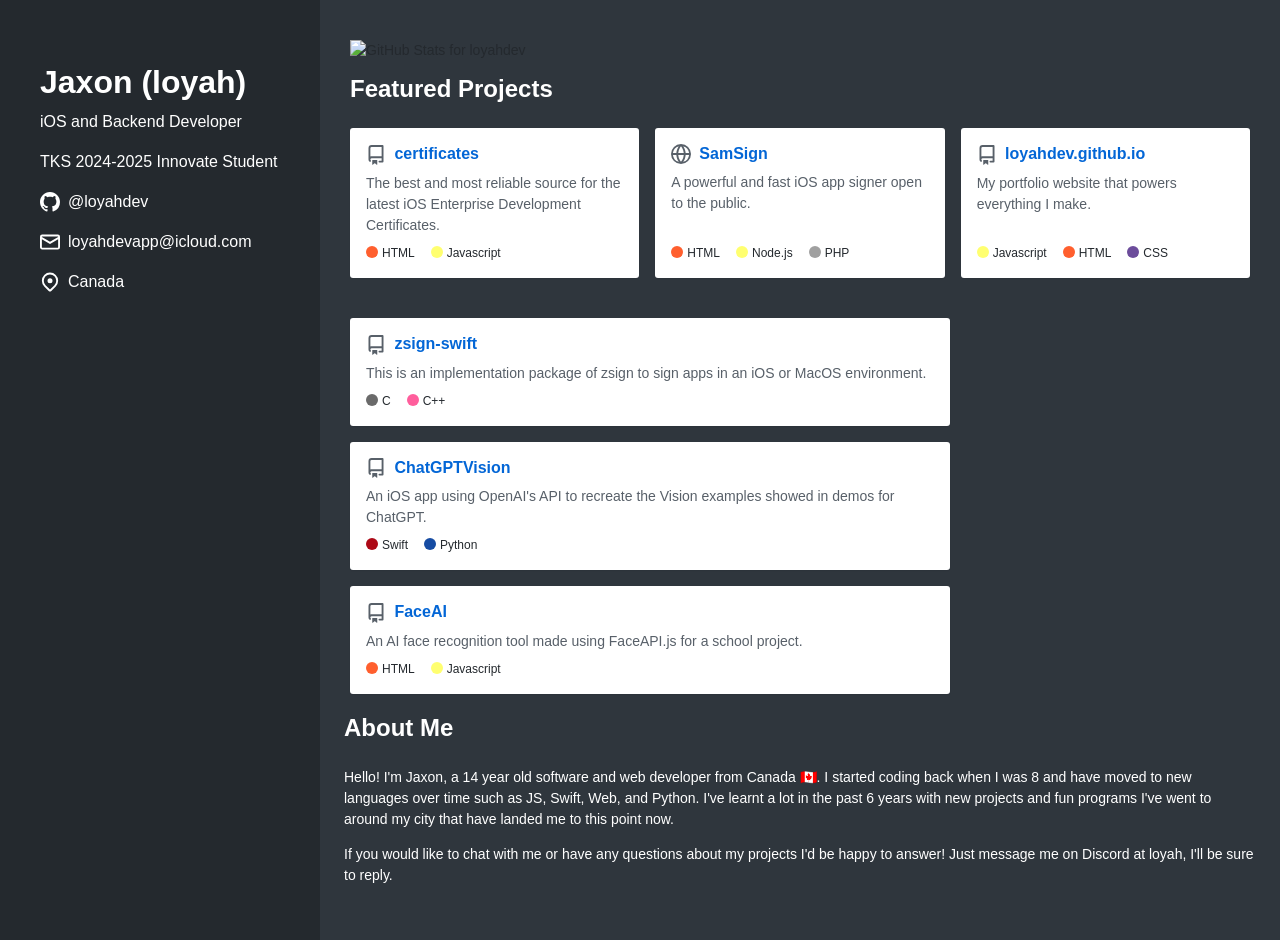
==== index.html @ 4dd96f3c "Update index.html" ====
<!DOCTYPE html> <html class=min-height-full data-lt-installed=true>
<meta charset=utf-8>
<title>Jaxon's Portfolio</title>
<meta name=description content="iOS, Software, and Backend Developer">
<meta property=og:title content="Jaxon">
<meta property=og:image content="https://avatars.githubusercontent.com/u/68242406?s=96&v=4">
<meta property=og:description content="iOS and Game Developer">
<meta name=viewport content="width=device-width, initial-scale=1, shrink-to-fit=no">
<style>html{font-family:sans-serif;-ms-text-size-adjust:100%;-webkit-text-size-adjust:100%}body{margin:0}a{background-color:transparent}a:active,a:hover{outline-width:0}h1{margin:0.67em 0}img{border-style:none}svg:not(:root){overflow:hidden}::-webkit-input-placeholder{color:inherit;opacity:0.54}::-webkit-file-upload-button{-webkit-appearance:button;font:inherit}*{box-sizing:border-box}body{font-family:-apple-system,BlinkMacSystemFont,"Segoe UI",Helvetica,Arial,sans-serif,"Apple Color Emoji","Segoe UI Emoji","Segoe UI Symbol";font-size:14px;line-height:1.5;color:#24292e}a{color:#0366d6;text-decoration:none}a:hover{text-decoration:underline}h1,h2{margin-top:0;margin-bottom:0}h1{font-size:32px;font-weight:600}h2{font-size:24px;font-weight:600}p{margin-top:0}::placeholder{color:#6a737d}.col-6{width:50%}@media (min-width:544px){.col-sm-6{width:50%}}@media (min-width:768px){.col-md-5{width:41.66667%}.col-md-7{width:58.33333%}.col-md-12{width:100%}}@media (min-width:1012px){.col-lg-4{width:33.33333%}.col-lg-6{width:50%}.col-lg-8{width:66.66667%}}@media (min-width:1280px){.col-xl-3{width:25%}.col-xl-4{width:33.33333%}.col-xl-9{width:75%}}.gutter-condensed{margin-right:-8px;margin-left:-8px}.gutter-condensed>[class*="col-"]{padding-right:8px!important;padding-left:8px!important}.tooltipped{position:relative}.tooltipped::after{position:absolute;z-index:1000000;display:none;padding:.5em .75em;font:normal normal 11px/1.5 -apple-system,BlinkMacSystemFont,"Segoe UI",Helvetica,Arial,sans-serif,"Apple Color Emoji","Segoe UI Emoji","Segoe UI Symbol";-webkit-font-smoothing:subpixel-antialiased;color:#fff;text-align:center;text-decoration:none;text-shadow:none;text-transform:none;letter-spacing:normal;word-wrap:break-word;white-space:pre;pointer-events:none;content:attr(aria-label);background:#1b1f23;border-radius:3px;opacity:0}.tooltipped::before{position:absolute;z-index:1000001;display:none;width:0;height:0;color:#1b1f23;pointer-events:none;content:"";border:6px solid transparent;opacity:0}@keyframes tooltip-appear{from{opacity:0}to{opacity:1}}.tooltipped:hover::before,.tooltipped:hover::after,.tooltipped:active::before,.tooltipped:active::after,.tooltipped:focus::before,.tooltipped:focus::after{display:inline-block;text-decoration:none;animation-name:tooltip-appear;animation-duration:.1s;animation-fill-mode:forwards;animation-timing-function:ease-in;animation-delay:.4s}.tooltipped-s::after,.tooltipped-se::after,.tooltipped-sw::after{top:100%;right:50%;margin-top:6px}.tooltipped-s::before,.tooltipped-se::before,.tooltipped-sw::before{top:auto;right:50%;bottom:-7px;margin-right:-6px;border-bottom-color:#1b1f23}.tooltipped-se::after{right:auto;left:50%;margin-left:-16px}@keyframes fade-in{0%{opacity:0}100%{opacity:1}}@keyframes fade-out{0%{opacity:1}100%{opacity:0}}@keyframes fade-up{0%{opacity:0.8;transform:translateY(100%)}100%{opacity:1;transform:translateY(0)}}@keyframes fade-down{0%{opacity:1;transform:translateY(0)}100%{opacity:0.5;transform:translateY(100%)}}@keyframes grow-x{to{width:100%}}@keyframes shrink-x{to{width:0%}}@keyframes scale-in{0%{opacity:0;transform:scale(0.5)}100%{opacity:1;transform:scale(1)}}@keyframes pulse{0%{opacity:0.3}10%{opacity:1}100%{opacity:0.3}}@keyframes pulse-in{0%{transform:scale3d(1,1,1)}50%{transform:scale3d(1.1,1.1,1.1)}100%{transform:scale3d(1,1,1)}}.hover-grow{transition:transform 0.3s;-webkit-backface-visibility:hidden;backface-visibility:hidden}.hover-grow:hover{transform:scale(1.025)}.border{border:1px #e1e4e8 solid!important}.border-gray-light{border-color:#eaecef!important}.border-top{border-top:1px #e1e4e8 solid!important}.rounded-1{border-radius:3px!important}.rounded-2{border-radius:6px!important}@media (min-width:768px){.border-md-top-0{border-top:0!important}}.circle{border-radius:50%!important}.box-shadow{box-shadow:0 1px 1px rgba(27,31,35,0.1)!important}.bg-white{background-color:#fff!important}.bg-gray-dark{background-color:#24292e!important}.bg-gray-light{background-color:#fafbfc!important}.bg-green{background-color:#28a745!important}.text-gray{color:#586069!important}.text-white{color:#fff!important}.link-gray-dark{color:#24292e!important}.link-gray-dark:hover{color:#0366d6!important}.flex-column{flex-direction:column!important}.flex-wrap{flex-wrap:wrap!important}.flex-justify-center{justify-content:center!important}.flex-justify-between{justify-content:space-between!important}.flex-items-start{align-items:flex-start!important}.flex-items-center{align-items:center!important}.flex-self-stretch{-ms-grid-row-align:stretch!important;align-self:stretch!important}.position-relative{position:relative!important}.v-align-middle{vertical-align:middle!important}.height-full{height:100%!important}.mb-0{margin-bottom:0!important}.ml-0{margin-left:0!important}.mt-1{margin-top:4px!important}.mr-1{margin-right:4px!important}.mb-1{margin-bottom:4px!important}.mr-2{margin-right:8px!important}.mb-2{margin-bottom:8px!important}.mr-3{margin-right:16px!important}.mb-3{margin-bottom:16px!important}.mb-4{margin-bottom:24px!important}.mb-6{margin-bottom:40px!important}.mx-auto{margin-right:auto!important;margin-left:auto!important}.py-1{padding-top:4px!important;padding-bottom:4px!important}.px-2{padding-right:8px!important;padding-left:8px!important}.p-3{padding:16px!important}.px-4{padding-right:24px!important;padding-left:24px!important}.p-5{padding:32px!important}.py-6{padding-top:40px!important;padding-bottom:40px!important}@media (min-width:768px){.px-md-6{padding-right:40px!important;padding-left:40px!important}}.f3{font-size:18px!important}@media (min-width:768px){.f3{font-size:20px!important}}.f4{font-size:16px!important}@media (min-width:768px){.f4{font-size:16px!important}}.f5{font-size:14px!important}.f6{font-size:12px!important}.lh-condensed{line-height:1.25!important}.text-left{text-align:left!important}.text-center{text-align:center!important}.no-underline{text-decoration:none!important}.ws-normal{white-space:normal!important}.d-flex{display:flex!important}.d-inline-block{display:inline-block!important}@media (min-width:544px){.d-sm-flex{display:flex!important}}@media (min-width:768px){.d-md-flex{display:flex!important}}.github-component{font-family:-apple-system,BlinkMacSystemFont,Segoe UI,Helvetica,Arial,sans-serif,Apple Color Emoji,Segoe UI Emoji,Segoe UI Symbol!important}.repo-language-color{filter:brightness(125%)!important;border-radius:50%;display:inline-block;height:12px;position:relative;top:2px;width:12px}.min-height-full{min-height:100vh}</style>
<link type=image/x-icon rel="shortcut icon" href="[data-uri]"><style>.sf-hidden{display:none!important}</style><link rel=canonical href=https://shaikhjishan.com/></head>
<body class="bg-white min-height-full" style=background-color:#2f363d!important>
<div class="d-md-flex min-height-full">
<div class="flex-self-stretch bg-gray-dark col-md-5 col-lg-4 col-xl-3 px-4 px-md-6 px-lg-7 py-6">
<img src="https://avatars.githubusercontent.com/u/68242406?v=4" class="circle mb-3" style=max-width:150px; title>

<h1 class="text-white mb-2 lh-condensed">Jaxon (loyah)</h1>
<p class="mb-3 f4 text-white">
iOS and Backend Developer
</p>
<a href="https://tks.world" target="_blank">
  <p class="mb-3 f4 text-white">
    TKS 2024-2025 Innovate Student
  </p>
</a>
<div class="f4 mb-6">
<div class="d-flex flex-items-center mb-3">
<svg height=20 class="octicon octicon-mark-github mr-2 v-align-middle" fill=#ffffff aria-label=GitHub viewBox="0 0 16 16" version=1.1 width=20 role=img><path fill-rule=evenodd d="M8 0C3.58 0 0 3.58 0 8c0 3.54 2.29 6.53 5.47 7.59.4.07.55-.17.55-.38 0-.19-.01-.82-.01-1.49-2.01.37-2.53-.49-2.69-.94-.09-.23-.48-.94-.82-1.13-.28-.15-.68-.52-.01-.53.63-.01 1.08.58 1.23.82.72 1.21 1.87.87 2.33.66.07-.52.28-.87.51-1.07-1.78-.2-3.64-.89-3.64-3.95 0-.87.31-1.59.82-2.15-.08-.2-.36-1.02.08-2.12 0 0 .67-.21 2.2.82.64-.18 1.32-.27 2-.27.68 0 1.36.09 2 .27 1.53-1.04 2.2-.82 2.2-.82.44 1.1.16 1.92.08 2.12.51.56.82 1.27.82 2.15 0 3.07-1.87 3.75-3.65 3.95.29.25.54.73.54 1.48 0 1.07-.01 1.93-.01 2.2 0 .21.15.46.55.38A8.013 8.013 0 0016 8c0-4.42-3.58-8-8-8z"></path></svg>
<a href=https://github.com/loyahdev class=text-white>
@loyahdev
</a>
</div>
<div class="d-flex flex-items-center mb-3">
<svg height=20 class="octicon octicon-mail mr-2 v-align-middle" fill=#ffffff aria-label=email viewBox="0 0 16 16" version=1.1 width=20 role=img><path fill-rule=evenodd d="M1.75 2A1.75 1.75 0 000 3.75v.736a.75.75 0 000 .027v7.737C0 13.216.784 14 1.75 14h12.5A1.75 1.75 0 0016 12.25v-8.5A1.75 1.75 0 0014.25 2H1.75zM14.5 4.07v-.32a.25.25 0 00-.25-.25H1.75a.25.25 0 00-.25.25v.32L8 7.88l6.5-3.81zm-13 1.74v6.441c0 .138.112.25.25.25h12.5a.25.25 0 00.25-.25V5.809L8.38 9.397a.75.75 0 01-.76 0L1.5 5.809z"></path></svg>
<a href=mailto:loyahdevapp@icloud.com class=text-white>
loyahdevapp@icloud.com
</a>
</div>
<div class="d-flex flex-items-center mb-3 text-white">
<svg height=20 class="octicon octicon-location mr-2 v-align-middle" fill=#ffffff aria-label=Location viewBox="0 0 16 16" version=1.1 width=20 role=img><path fill-rule=evenodd d="M11.536 3.464a5 5 0 010 7.072L8 14.07l-3.536-3.535a5 5 0 117.072-7.072v.001zm1.06 8.132a6.5 6.5 0 10-9.192 0l3.535 3.536a1.5 1.5 0 002.122 0l3.535-3.536zM8 9a2 2 0 100-4 2 2 0 000 4z"></path></svg>
Canada
</div>
<div class="d-flex flex-items-center mb-3">
<!--<a href="https://www.buymeacoffee.com/loyahdev"><img src="https://img.buymeacoffee.com/button-api/?text=Buy me a coffee&emoji=☕&slug=loyahdev&button_colour=FFDD00&font_colour=000000&font_family=Arial&outline_colour=000000&coffee_colour=ffffff" /></a>-->
</div>
<!--<a href="https://discord.gg/nocturna-team-1144047674614616135" target="_blank" title="Nocturna Team">
    <span class="d-inline-block f5 rounded-2 text-white py-1 px-2" style="cursor:pointer; background-image: url('LoyahDev-2.png'); background-size: cover; background-position: center;">
        Join the Nocturna Team Discord
    </span>
</a>-->

</div>
</div>
<div class="col-md-7 col-lg-8 col-xl-9 px-4 py-6 px-lg-7 border-top border-md-top-0 bg-gray-light" style=background-color:#2f363d!important>
<div class=mx-auto style=max-width:900px>
<img src="https://github-readme-stats.vercel.app/api?username=loyahdev&show_icons=true&theme=dark&bg_color=2e363d" alt="GitHub Stats for loyahdev" style="width: 100%; padding-bottom: 10px;">

<h2 class=text-white>Featured Projects</h2>
<br>
<div class="d-sm-flex flex-wrap gutter-condensed mb-4">
<div class="col-sm-6 col-md-12 col-lg-6 col-xl-4 mb-3">
<div class="github-component d-flex flex-column flex-justify-between height-full text-left box-shadow bg-white rounded-1 p-3">
<div>
<div class="d-flex flex-justify-between flex-items-start mb-1">
<h1 class="f4 lh-condensed mb-1">
<a href=https://github.com/loyahdev/certificates>
<svg height=20 class="octicon octicon-repo mr-1 v-align-middle" fill=#586069 aria-label=repo viewBox="0 0 16 16" version=1.1 width=20 role=img><path fill-rule=evenodd d="M2 2.5A2.5 2.5 0 014.5 0h8.75a.75.75 0 01.75.75v12.5a.75.75 0 01-.75.75h-2.5a.75.75 0 110-1.5h1.75v-2h-8a1 1 0 00-.714 1.7.75.75 0 01-1.072 1.05A2.495 2.495 0 012 11.5v-9zm10.5-1V9h-8c-.356 0-.694.074-1 .208V2.5a1 1 0 011-1h8zM5 12.25v3.25a.25.25 0 00.4.2l1.45-1.087a.25.25 0 01.3 0L8.6 15.7a.25.25 0 00.4-.2v-3.25a.25.25 0 00-.25-.25h-3.5a.25.25 0 00-.25.25z"></path></svg>
certificates
</a>
</h1>
</div>
<div class="text-gray mb-2 ws-normal">The best and most reliable source for the latest iOS Enterprise Development Certificates.</div>
</div>
<div class="d-flex f6">
<span class="repo-language-color ml-0 mr-1" style=background-color:#e34c25></span>
<span class=mr-3 itemprop=programmingLanguage>HTML</span>
<span class="repo-language-color ml-0 mr-1" style=background-color:#f1e05a></span>
<span class=mr-3 itemprop=programmingLanguage>Javascript</span>
</div>
</div>
</div>
<div class="col-sm-6 col-md-12 col-lg-6 col-xl-4 mb-3">
    <div class="github-component d-flex flex-column flex-justify-between height-full text-left box-shadow bg-white rounded-1 p-3">
        <div>
            <div class="d-flex flex-justify-between flex-items-start mb-1">
                <h1 class="f4 lh-condensed mb-1">
                    <a href="https://samhubsign.xyz" class="d-flex align-items-center">
                        <svg height="20" class="octicon octicon-globe mr-1" fill="#586069" aria-label="globe" viewBox="0 0 16 16" version="1.1" width="20" role="img" style="margin-right: 5px;">
                            <path d="M8 0a8 8 0 1 1 0 16A8 8 0 0 1 8 0ZM5.78 8.75a9.64 9.64 0 0 0 1.363 4.177c.255.426.542.832.857 1.215.245-.296.551-.705.857-1.215A9.64 9.64 0 0 0 10.22 8.75Zm4.44-1.5a9.64 9.64 0 0 0-1.363-4.177c-.307-.51-.612-.919-.857-1.215a9.927 9.927 0 0 0-.857 1.215A9.64 9.64 0 0 0 5.78 7.25Zm-5.944 1.5H1.543a6.507 6.507 0 0 0 4.666 5.5c-.123-.181-.24-.365-.352-.552-.715-1.192-1.437-2.874-1.581-4.948Zm-2.733-1.5h2.733c.144-2.074.866-3.756 1.58-4.948.12-.197.237-.381.353-.552a6.507 6.507 0 0 0-4.666 5.5Zm10.181 1.5c-.144 2.074-.866 3.756-1.58 4.948-.12.197-.237.381-.353.552a6.507 6.507 0 0 0 4.666-5.5Zm2.733-1.5a6.507 6.507 0 0 0-4.666-5.5c.123.181.24.365.353.552.714 1.192 1.436 2.874 1.58 4.948Z"></path>
                        </svg>
                        <span style="margin-left: 4px;">SamSign</span>
                    </a>
                </h1>
            </div>
            <div class="text-gray mb-2 ws-normal">A powerful and fast iOS app signer open to the public.</div>
        </div>
        <div class="d-flex f6">
            <span class="repo-language-color ml-0 mr-1" style="background-color:#e34c25"></span>
            <span class="mr-3" itemprop="programmingLanguage">HTML</span>
            <span class="repo-language-color ml-0 mr-1" style="background-color:#f1e05a"></span>
            <span class="mr-3" itemprop="programmingLanguage">Node.js</span>
            <span class="repo-language-color ml-0 mr-1" style="background-color:grey"></span>
            <span class="mr-3" itemprop="programmingLanguage">PHP</span>
        </div>
    </div>
</div>



    
<div class="col-sm-6 col-md-12 col-lg-6 col-xl-4 mb-3">
<div class="github-component d-flex flex-column flex-justify-between height-full text-left box-shadow bg-white rounded-1 p-3">
<div>
<div class="d-flex flex-justify-between flex-items-start mb-1">
<h1 class="f4 lh-condensed mb-1">
<a href=https://github.com/loyahdev/loyahdev.github.io>
<svg height=20 class="octicon octicon-repo mr-1 v-align-middle" fill=#586069 aria-label=repo viewBox="0 0 16 16" version=1.1 width=20 role=img><path fill-rule=evenodd d="M2 2.5A2.5 2.5 0 014.5 0h8.75a.75.75 0 01.75.75v12.5a.75.75 0 01-.75.75h-2.5a.75.75 0 110-1.5h1.75v-2h-8a1 1 0 00-.714 1.7.75.75 0 01-1.072 1.05A2.495 2.495 0 012 11.5v-9zm10.5-1V9h-8c-.356 0-.694.074-1 .208V2.5a1 1 0 011-1h8zM5 12.25v3.25a.25.25 0 00.4.2l1.45-1.087a.25.25 0 01.3 0L8.6 15.7a.25.25 0 00.4-.2v-3.25a.25.25 0 00-.25-.25h-3.5a.25.25 0 00-.25.25z"></path></svg>
loyahdev.github.io
</a>
</h1>
</div>
<div class="text-gray mb-2 ws-normal">My portfolio website that powers everything I make.</div>
</div>
<div class="d-flex f6">
<span class="repo-language-color ml-0 mr-1" style=background-color:#f1e05a></span>
<span class=mr-3 itemprop=programmingLanguage>Javascript</span>
<span class="repo-language-color ml-0 mr-1" style=background-color:#e34c25></span>
<span class=mr-3 itemprop=programmingLanguage>HTML</span>
<span class="repo-language-color ml-0 mr-1" style=background-color:#563d7c></span>
<span class=mr-3 itemprop=programmingLanguage>CSS</span>
</div>
</div>
</div>
  </div>
<div class="col-sm-12 col-md-12 col-lg-8 col-xl-6 mb-3">
    <div class="github-component d-flex flex-column flex-justify-between height-full text-left box-shadow bg-white rounded-1 p-3">
    <div>
    <div class="d-flex flex-justify-between flex-items-start mb-1">
    <h1 class="f4 lh-condensed mb-1">
    <a href=https://github.com/loyahdev/zsign-swift>
    <svg height=20 class="octicon octicon-repo mr-1 v-align-middle" fill=#586069 aria-label=repo viewBox="0 0 16 16" version=1.1 width=20 role=img><path fill-rule=evenodd d="M2 2.5A2.5 2.5 0 014.5 0h8.75a.75.75 0 01.75.75v12.5a.75.75 0 01-.75.75h-2.5a.75.75 0 110-1.5h1.75v-2h-8a1 1 0 00-.714 1.7.75.75 0 01-1.072 1.05A2.495 2.495 0 012 11.5v-9zm10.5-1V9h-8c-.356 0-.694.074-1 .208V2.5a1 1 0 011-1h8zM5 12.25v3.25a.25.25 0 00.4.2l1.45-1.087a.25.25 0 01.3 0L8.6 15.7a.25.25 0 00.4-.2v-3.25a.25.25 0 00-.25-.25h-3.5a.25.25 0 00-.25.25z"></path></svg>
    zsign-swift
    </a>
    </h1>
    </div>
    <div class="text-gray mb-2 ws-normal">This is an implementation package of zsign to sign apps in an iOS or MacOS environment.</div>
    </div>
    <div class="d-flex f6">
    <span class="repo-language-color ml-0 mr-1" style=background-color:#555555></span>
    <span class=mr-3 itemprop=programmingLanguage>C</span>
    <span class="repo-language-color ml-0 mr-1" style=background-color:#f34b7d></span>
    <span class=mr-3 itemprop=programmingLanguage>C++</span>
    </div>
    </div>
    </div>
  <div class="col-sm-12 col-md-12 col-lg-8 col-xl-6 mb-3">
    <div class="github-component d-flex flex-column flex-justify-between height-full text-left box-shadow bg-white rounded-1 p-3">
    <div>
    <div class="d-flex flex-justify-between flex-items-start mb-1">
    <h1 class="f4 lh-condensed mb-1">
    <a href=https://github.com/loyahdev/ChatGPTVision>
    <svg height=20 class="octicon octicon-repo mr-1 v-align-middle" fill=#586069 aria-label=repo viewBox="0 0 16 16" version=1.1 width=20 role=img><path fill-rule=evenodd d="M2 2.5A2.5 2.5 0 014.5 0h8.75a.75.75 0 01.75.75v12.5a.75.75 0 01-.75.75h-2.5a.75.75 0 110-1.5h1.75v-2h-8a1 1 0 00-.714 1.7.75.75 0 01-1.072 1.05A2.495 2.495 0 012 11.5v-9zm10.5-1V9h-8c-.356 0-.694.074-1 .208V2.5a1 1 0 011-1h8zM5 12.25v3.25a.25.25 0 00.4.2l1.45-1.087a.25.25 0 01.3 0L8.6 15.7a.25.25 0 00.4-.2v-3.25a.25.25 0 00-.25-.25h-3.5a.25.25 0 00-.25.25z"></path></svg>
    ChatGPTVision
    </a>
    </h1>
    </div>
    <div class="text-gray mb-2 ws-normal">An iOS app using OpenAI's API to recreate the Vision examples showed in demos for ChatGPT.</div>
    </div>
    <div class="d-flex f6">
    <span class="repo-language-color ml-0 mr-1" style=background-color:#8a0712></span>
    <span class=mr-3 itemprop=programmingLanguage>Swift</span>
    <span class="repo-language-color ml-0 mr-1" style=background-color:#123d82></span>
    <span class=mr-3 itemprop=programmingLanguage>Python</span>
    </div>
    </div>
    </div>
  <div class="col-sm-12 col-md-12 col-lg-8 col-xl-6 mb-3">
    <div class="github-component d-flex flex-column flex-justify-between height-full text-left box-shadow bg-white rounded-1 p-3">
    <div>
    <div class="d-flex flex-justify-between flex-items-start mb-1">
    <h1 class="f4 lh-condensed mb-1">
    <a href=https://github.com/loyahdev/FaceAI>
    <svg height=20 class="octicon octicon-repo mr-1 v-align-middle" fill=#586069 aria-label=repo viewBox="0 0 16 16" version=1.1 width=20 role=img><path fill-rule=evenodd d="M2 2.5A2.5 2.5 0 014.5 0h8.75a.75.75 0 01.75.75v12.5a.75.75 0 01-.75.75h-2.5a.75.75 0 110-1.5h1.75v-2h-8a1 1 0 00-.714 1.7.75.75 0 01-1.072 1.05A2.495 2.495 0 012 11.5v-9zm10.5-1V9h-8c-.356 0-.694.074-1 .208V2.5a1 1 0 011-1h8zM5 12.25v3.25a.25.25 0 00.4.2l1.45-1.087a.25.25 0 01.3 0L8.6 15.7a.25.25 0 00.4-.2v-3.25a.25.25 0 00-.25-.25h-3.5a.25.25 0 00-.25.25z"></path></svg>
    FaceAI
    </a>
    </h1>
    </div>
    <div class="text-gray mb-2 ws-normal">An AI face recognition tool made using FaceAPI.js for a school project.</div>
    </div>
    <div class="d-flex f6">
    <span class="repo-language-color ml-0 mr-1" style=background-color:#e34c25></span>
    <span class=mr-3 itemprop=programmingLanguage>HTML</span>
    <span class="repo-language-color ml-0 mr-1" style=background-color:#f1e05a></span>
    <span class=mr-3 itemprop=programmingLanguage>Javascript</span>
    </div>
    </div>
    </div>
  </div>
    <h2 class=text-white>About Me</h2>
    <!--<h3 class=text-white>i am one of the devs of all time and i am very person, therfore you should hire me. I also have a significant amount of experience in being and doing</h3>-->
    <br>
    <p class=text-white>Hello! I'm Jaxon, a 14 year old software and web developer from Canada 🇨🇦. I started coding back when I was 8 and have moved to new languages over time such as JS, Swift, Web, and Python. I've learnt a lot in the past 6 years with new projects and fun programs I've went to around my city that have landed me to this point now.</p>
    <p class=text-white>If you would like to chat with me or have any questions about my projects I'd be happy to answer! Just message me on Discord at loyah, I'll be sure to reply.</p>

</div>
    <script data-name="BMC-Widget" data-cfasync="false" src="https://cdnjs.buymeacoffee.com/1.0.0/widget.prod.min.js" data-id="loyahdev" data-description="Support me on Buy me a coffee!" data-message="" data-color="#FF5F5F" data-position="Right" data-x_margin="18" data-y_margin="18"></script>
</div>
</div>
<div style="padding:0px;margin:3px 3px 20px;background:padding-box padding-box rgb(248,248,255);border:3px solid rgba(242,242,242,0.6);border-radius:2px;box-shadow:rgb(102,102,102) 0px 0px 2px;visibility:visible;display:none;z-index:2147483647;inset:134px auto auto 188px;width:0px;height:0px;position:fixed!important;box-sizing:content-box!important;max-width:none!important;max-height:none!important"></div><img alt draggable=false src="[data-uri]" style="padding:5px;background-clip:padding-box;width:38px;height:38px;z-index:2147483647;display:none;inset:auto;margin:0px;transition:background-color 0.5s ease 0s,opacity 0.2s ease 0s,top 0.15s ease-out 0s,left 0.15s ease-out 0s;border-radius:50%!important;box-shadow:rgb(166,166,166) 0px 0px 5px 1px!important;position:fixed!important;box-sizing:border-box!important;opacity:0">
</body>
</html>
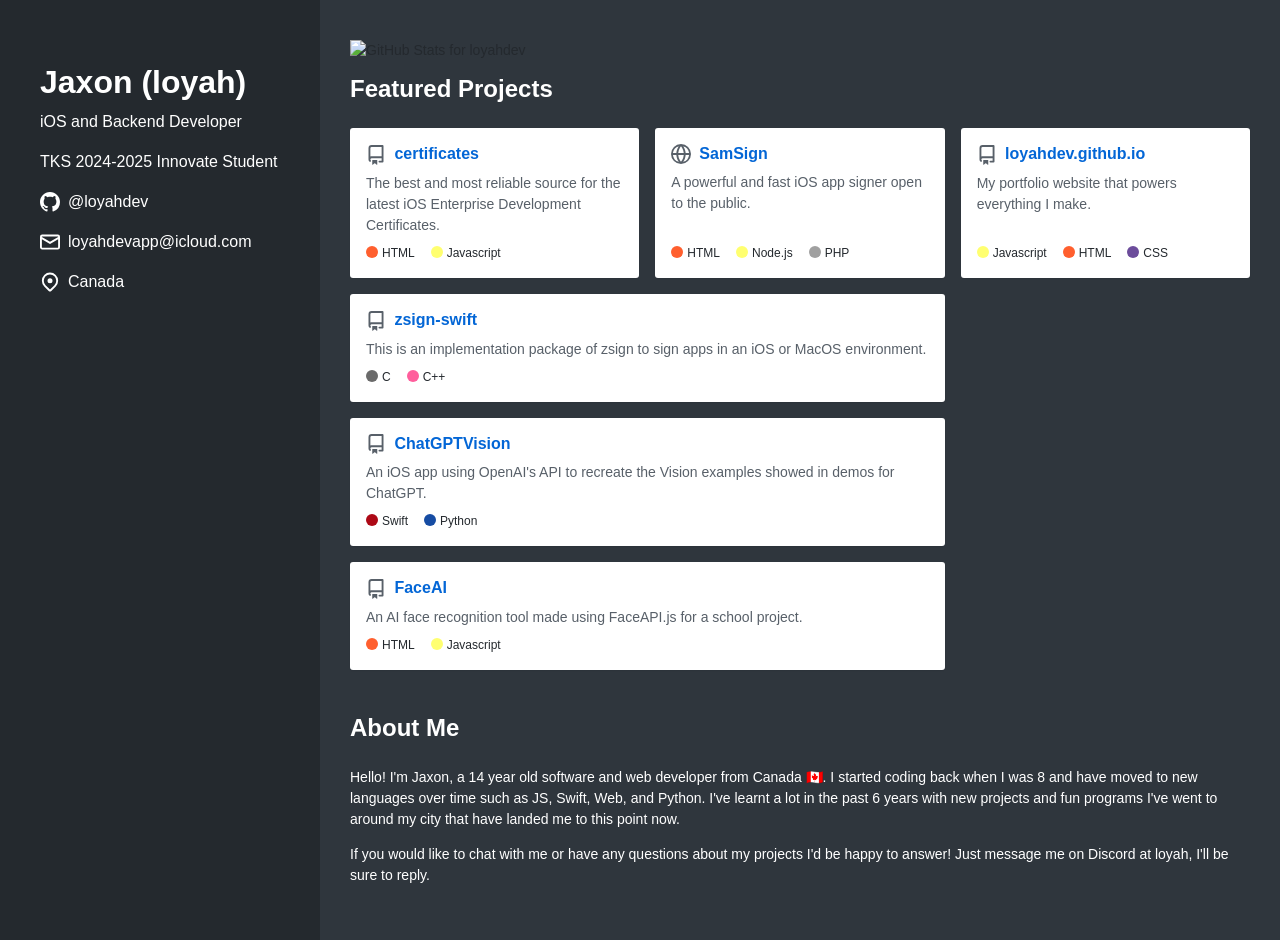
==== commit 6128b222: "Update index.html" ====
--- a/index.html
+++ b/index.html
@@ -130,7 +130,6 @@
 </div>
 </div>
 </div>
-  </div>
 <div class="col-sm-12 col-md-12 col-lg-8 col-xl-6 mb-3">
     <div class="github-component d-flex flex-column flex-justify-between height-full text-left box-shadow bg-white rounded-1 p-3">
     <div>
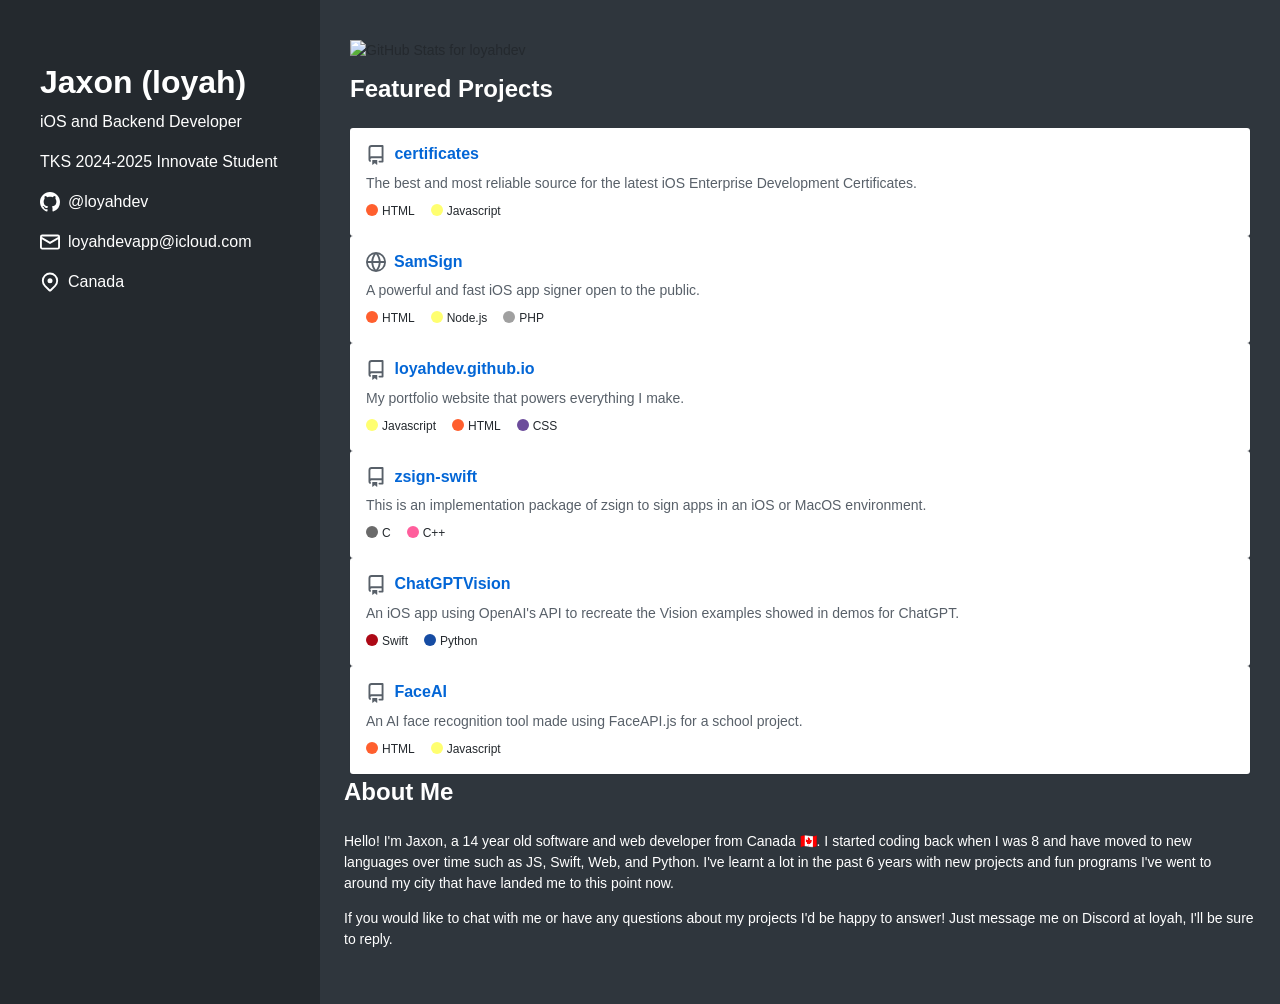
==== commit 75dfd1ce: "Update index.html" ====
--- a/index.html
+++ b/index.html
@@ -54,145 +54,158 @@
 <div class=mx-auto style=max-width:900px>
 <img src="https://github-readme-stats.vercel.app/api?username=loyahdev&show_icons=true&theme=dark&bg_color=2e363d" alt="GitHub Stats for loyahdev" style="width: 100%; padding-bottom: 10px;">
 
-<h2 class=text-white>Featured Projects</h2>
+<h2 class="text-white">Featured Projects</h2>
 <br>
-<div class="d-sm-flex flex-wrap gutter-condensed mb-4">
-<div class="col-sm-6 col-md-12 col-lg-6 col-xl-4 mb-3">
-<div class="github-component d-flex flex-column flex-justify-between height-full text-left box-shadow bg-white rounded-1 p-3">
-<div>
-<div class="d-flex flex-justify-between flex-items-start mb-1">
-<h1 class="f4 lh-condensed mb-1">
-<a href=https://github.com/loyahdev/certificates>
-<svg height=20 class="octicon octicon-repo mr-1 v-align-middle" fill=#586069 aria-label=repo viewBox="0 0 16 16" version=1.1 width=20 role=img><path fill-rule=evenodd d="M2 2.5A2.5 2.5 0 014.5 0h8.75a.75.75 0 01.75.75v12.5a.75.75 0 01-.75.75h-2.5a.75.75 0 110-1.5h1.75v-2h-8a1 1 0 00-.714 1.7.75.75 0 01-1.072 1.05A2.495 2.495 0 012 11.5v-9zm10.5-1V9h-8c-.356 0-.694.074-1 .208V2.5a1 1 0 011-1h8zM5 12.25v3.25a.25.25 0 00.4.2l1.45-1.087a.25.25 0 01.3 0L8.6 15.7a.25.25 0 00.4-.2v-3.25a.25.25 0 00-.25-.25h-3.5a.25.25 0 00-.25.25z"></path></svg>
-certificates
-</a>
-</h1>
-</div>
-<div class="text-gray mb-2 ws-normal">The best and most reliable source for the latest iOS Enterprise Development Certificates.</div>
-</div>
-<div class="d-flex f6">
-<span class="repo-language-color ml-0 mr-1" style=background-color:#e34c25></span>
-<span class=mr-3 itemprop=programmingLanguage>HTML</span>
-<span class="repo-language-color ml-0 mr-1" style=background-color:#f1e05a></span>
-<span class=mr-3 itemprop=programmingLanguage>Javascript</span>
-</div>
-</div>
-</div>
-<div class="col-sm-6 col-md-12 col-lg-6 col-xl-4 mb-3">
-    <div class="github-component d-flex flex-column flex-justify-between height-full text-left box-shadow bg-white rounded-1 p-3">
-        <div>
-            <div class="d-flex flex-justify-between flex-items-start mb-1">
-                <h1 class="f4 lh-condensed mb-1">
-                    <a href="https://samhubsign.xyz" class="d-flex align-items-center">
-                        <svg height="20" class="octicon octicon-globe mr-1" fill="#586069" aria-label="globe" viewBox="0 0 16 16" version="1.1" width="20" role="img" style="margin-right: 5px;">
-                            <path d="M8 0a8 8 0 1 1 0 16A8 8 0 0 1 8 0ZM5.78 8.75a9.64 9.64 0 0 0 1.363 4.177c.255.426.542.832.857 1.215.245-.296.551-.705.857-1.215A9.64 9.64 0 0 0 10.22 8.75Zm4.44-1.5a9.64 9.64 0 0 0-1.363-4.177c-.307-.51-.612-.919-.857-1.215a9.927 9.927 0 0 0-.857 1.215A9.64 9.64 0 0 0 5.78 7.25Zm-5.944 1.5H1.543a6.507 6.507 0 0 0 4.666 5.5c-.123-.181-.24-.365-.352-.552-.715-1.192-1.437-2.874-1.581-4.948Zm-2.733-1.5h2.733c.144-2.074.866-3.756 1.58-4.948.12-.197.237-.381.353-.552a6.507 6.507 0 0 0-4.666 5.5Zm10.181 1.5c-.144 2.074-.866 3.756-1.58 4.948-.12.197-.237.381-.353.552a6.507 6.507 0 0 0 4.666-5.5Zm2.733-1.5a6.507 6.507 0 0 0-4.666-5.5c.123.181.24.365.353.552.714 1.192 1.436 2.874 1.58 4.948Z"></path>
-                        </svg>
-                        <span style="margin-left: 4px;">SamSign</span>
-                    </a>
-                </h1>
-            </div>
-            <div class="text-gray mb-2 ws-normal">A powerful and fast iOS app signer open to the public.</div>
-        </div>
-        <div class="d-flex f6">
-            <span class="repo-language-color ml-0 mr-1" style="background-color:#e34c25"></span>
-            <span class="mr-3" itemprop="programmingLanguage">HTML</span>
-            <span class="repo-language-color ml-0 mr-1" style="background-color:#f1e05a"></span>
-            <span class="mr-3" itemprop="programmingLanguage">Node.js</span>
-            <span class="repo-language-color ml-0 mr-1" style="background-color:grey"></span>
-            <span class="mr-3" itemprop="programmingLanguage">PHP</span>
-        </div>
-    </div>
-</div>
-
-
-
-    
-<div class="col-sm-6 col-md-12 col-lg-6 col-xl-4 mb-3">
-<div class="github-component d-flex flex-column flex-justify-between height-full text-left box-shadow bg-white rounded-1 p-3">
-<div>
-<div class="d-flex flex-justify-between flex-items-start mb-1">
-<h1 class="f4 lh-condensed mb-1">
-<a href=https://github.com/loyahdev/loyahdev.github.io>
-<svg height=20 class="octicon octicon-repo mr-1 v-align-middle" fill=#586069 aria-label=repo viewBox="0 0 16 16" version=1.1 width=20 role=img><path fill-rule=evenodd d="M2 2.5A2.5 2.5 0 014.5 0h8.75a.75.75 0 01.75.75v12.5a.75.75 0 01-.75.75h-2.5a.75.75 0 110-1.5h1.75v-2h-8a1 1 0 00-.714 1.7.75.75 0 01-1.072 1.05A2.495 2.495 0 012 11.5v-9zm10.5-1V9h-8c-.356 0-.694.074-1 .208V2.5a1 1 0 011-1h8zM5 12.25v3.25a.25.25 0 00.4.2l1.45-1.087a.25.25 0 01.3 0L8.6 15.7a.25.25 0 00.4-.2v-3.25a.25.25 0 00-.25-.25h-3.5a.25.25 0 00-.25.25z"></path></svg>
-loyahdev.github.io
-</a>
-</h1>
-</div>
-<div class="text-gray mb-2 ws-normal">My portfolio website that powers everything I make.</div>
-</div>
-<div class="d-flex f6">
-<span class="repo-language-color ml-0 mr-1" style=background-color:#f1e05a></span>
-<span class=mr-3 itemprop=programmingLanguage>Javascript</span>
-<span class="repo-language-color ml-0 mr-1" style=background-color:#e34c25></span>
-<span class=mr-3 itemprop=programmingLanguage>HTML</span>
-<span class="repo-language-color ml-0 mr-1" style=background-color:#563d7c></span>
-<span class=mr-3 itemprop=programmingLanguage>CSS</span>
-</div>
-</div>
-</div>
-<div class="col-sm-12 col-md-12 col-lg-8 col-xl-6 mb-3">
-    <div class="github-component d-flex flex-column flex-justify-between height-full text-left box-shadow bg-white rounded-1 p-3">
-    <div>
-    <div class="d-flex flex-justify-between flex-items-start mb-1">
-    <h1 class="f4 lh-condensed mb-1">
-    <a href=https://github.com/loyahdev/zsign-swift>
-    <svg height=20 class="octicon octicon-repo mr-1 v-align-middle" fill=#586069 aria-label=repo viewBox="0 0 16 16" version=1.1 width=20 role=img><path fill-rule=evenodd d="M2 2.5A2.5 2.5 0 014.5 0h8.75a.75.75 0 01.75.75v12.5a.75.75 0 01-.75.75h-2.5a.75.75 0 110-1.5h1.75v-2h-8a1 1 0 00-.714 1.7.75.75 0 01-1.072 1.05A2.495 2.495 0 012 11.5v-9zm10.5-1V9h-8c-.356 0-.694.074-1 .208V2.5a1 1 0 011-1h8zM5 12.25v3.25a.25.25 0 00.4.2l1.45-1.087a.25.25 0 01.3 0L8.6 15.7a.25.25 0 00.4-.2v-3.25a.25.25 0 00-.25-.25h-3.5a.25.25 0 00-.25.25z"></path></svg>
-    zsign-swift
-    </a>
-    </h1>
-    </div>
-    <div class="text-gray mb-2 ws-normal">This is an implementation package of zsign to sign apps in an iOS or MacOS environment.</div>
-    </div>
-    <div class="d-flex f6">
-    <span class="repo-language-color ml-0 mr-1" style=background-color:#555555></span>
-    <span class=mr-3 itemprop=programmingLanguage>C</span>
-    <span class="repo-language-color ml-0 mr-1" style=background-color:#f34b7d></span>
-    <span class=mr-3 itemprop=programmingLanguage>C++</span>
-    </div>
-    </div>
-    </div>
-  <div class="col-sm-12 col-md-12 col-lg-8 col-xl-6 mb-3">
-    <div class="github-component d-flex flex-column flex-justify-between height-full text-left box-shadow bg-white rounded-1 p-3">
-    <div>
-    <div class="d-flex flex-justify-between flex-items-start mb-1">
-    <h1 class="f4 lh-condensed mb-1">
-    <a href=https://github.com/loyahdev/ChatGPTVision>
-    <svg height=20 class="octicon octicon-repo mr-1 v-align-middle" fill=#586069 aria-label=repo viewBox="0 0 16 16" version=1.1 width=20 role=img><path fill-rule=evenodd d="M2 2.5A2.5 2.5 0 014.5 0h8.75a.75.75 0 01.75.75v12.5a.75.75 0 01-.75.75h-2.5a.75.75 0 110-1.5h1.75v-2h-8a1 1 0 00-.714 1.7.75.75 0 01-1.072 1.05A2.495 2.495 0 012 11.5v-9zm10.5-1V9h-8c-.356 0-.694.074-1 .208V2.5a1 1 0 011-1h8zM5 12.25v3.25a.25.25 0 00.4.2l1.45-1.087a.25.25 0 01.3 0L8.6 15.7a.25.25 0 00.4-.2v-3.25a.25.25 0 00-.25-.25h-3.5a.25.25 0 00-.25.25z"></path></svg>
-    ChatGPTVision
-    </a>
-    </h1>
-    </div>
-    <div class="text-gray mb-2 ws-normal">An iOS app using OpenAI's API to recreate the Vision examples showed in demos for ChatGPT.</div>
-    </div>
-    <div class="d-flex f6">
-    <span class="repo-language-color ml-0 mr-1" style=background-color:#8a0712></span>
-    <span class=mr-3 itemprop=programmingLanguage>Swift</span>
-    <span class="repo-language-color ml-0 mr-1" style=background-color:#123d82></span>
-    <span class=mr-3 itemprop=programmingLanguage>Python</span>
-    </div>
-    </div>
-    </div>
-  <div class="col-sm-12 col-md-12 col-lg-8 col-xl-6 mb-3">
-    <div class="github-component d-flex flex-column flex-justify-between height-full text-left box-shadow bg-white rounded-1 p-3">
-    <div>
-    <div class="d-flex flex-justify-between flex-items-start mb-1">
-    <h1 class="f4 lh-condensed mb-1">
-    <a href=https://github.com/loyahdev/FaceAI>
-    <svg height=20 class="octicon octicon-repo mr-1 v-align-middle" fill=#586069 aria-label=repo viewBox="0 0 16 16" version=1.1 width=20 role=img><path fill-rule=evenodd d="M2 2.5A2.5 2.5 0 014.5 0h8.75a.75.75 0 01.75.75v12.5a.75.75 0 01-.75.75h-2.5a.75.75 0 110-1.5h1.75v-2h-8a1 1 0 00-.714 1.7.75.75 0 01-1.072 1.05A2.495 2.495 0 012 11.5v-9zm10.5-1V9h-8c-.356 0-.694.074-1 .208V2.5a1 1 0 011-1h8zM5 12.25v3.25a.25.25 0 00.4.2l1.45-1.087a.25.25 0 01.3 0L8.6 15.7a.25.25 0 00.4-.2v-3.25a.25.25 0 00-.25-.25h-3.5a.25.25 0 00-.25.25z"></path></svg>
-    FaceAI
-    </a>
-    </h1>
-    </div>
-    <div class="text-gray mb-2 ws-normal">An AI face recognition tool made using FaceAPI.js for a school project.</div>
-    </div>
-    <div class="d-flex f6">
-    <span class="repo-language-color ml-0 mr-1" style=background-color:#e34c25></span>
-    <span class=mr-3 itemprop=programmingLanguage>HTML</span>
-    <span class="repo-language-color ml-0 mr-1" style=background-color:#f1e05a></span>
-    <span class=mr-3 itemprop=programmingLanguage>Javascript</span>
-    </div>
-    </div>
-    </div>
+<div class="row row-cols-1 row-cols-md-2 row-cols-lg-3 g-3">
+    <div class="col">
+        <div class="github-component d-flex flex-column flex-justify-between height-full text-left box-shadow bg-white rounded-1 p-3">
+            <div>
+                <div class="d-flex flex-justify-between flex-items-start mb-1">
+                    <h1 class="f4 lh-condensed mb-1">
+                        <a href="https://github.com/loyahdev/certificates">
+                            <svg height="20" class="octicon octicon-repo mr-1 v-align-middle" fill="#586069" aria-label="repo" viewBox="0 0 16 16" version="1.1" width="20" role="img">
+                                <path fill-rule="evenodd" d="M2 2.5A2.5 2.5 0 014.5 0h8.75a.75.75 0 01.75.75v12.5a.75.75 0 01-.75.75h-2.5a.75.75 0 110-1.5h1.75v-2h-8a1 1 0 00-.714 1.7.75.75 0 01-1.072 1.05A2.495 2.495 0 012 11.5v-9zm10.5-1V9h-8c-.356 0-.694.074-1 .208V2.5a1 1 0 011-1h8zM5 12.25v3.25a.25.25 0 00.4.2l1.45-1.087a.25.25 0 01.3 0L8.6 15.7a.25.25 0 00.4-.2v-3.25a.25.25 0 00-.25-.25h-3.5a.25.25 0 00-.25.25z"></path>
+                            </svg>
+                            certificates
+                        </a>
+                    </h1>
+                </div>
+                <div class="text-gray mb-2 ws-normal">The best and most reliable source for the latest iOS Enterprise Development Certificates.</div>
+            </div>
+            <div class="d-flex f6">
+                <span class="repo-language-color ml-0 mr-1" style="background-color:#e34c25"></span>
+                <span class="mr-3" itemprop="programmingLanguage">HTML</span>
+                <span class="repo-language-color ml-0 mr-1" style="background-color:#f1e05a"></span>
+                <span class="mr-3" itemprop="programmingLanguage">Javascript</span>
+            </div>
+        </div>
+    </div>
+
+    <div class="col">
+        <div class="github-component d-flex flex-column flex-justify-between height-full text-left box-shadow bg-white rounded-1 p-3">
+            <div>
+                <div class="d-flex flex-justify-between flex-items-start mb-1">
+                    <h1 class="f4 lh-condensed mb-1">
+                        <a href="https://samhubsign.xyz" class="d-flex align-items-center">
+                            <svg height="20" class="octicon octicon-globe mr-1" fill="#586069" aria-label="globe" viewBox="0 0 16 16" version="1.1" width="20" role="img" style="margin-right: 5px;">
+                                <path d="M8 0a8 8 0 1 1 0 16A8 8 0 0 1 8 0ZM5.78 8.75a9.64 9.64 0 0 0 1.363 4.177c.255.426.542.832.857 1.215.245-.296.551-.705.857-1.215A9.64 9.64 0 0 0 10.22 8.75Zm4.44-1.5a9.64 9.64 0 0 0-1.363-4.177c-.307-.51-.612-.919-.857-1.215a9.927 9.927 0 0 0-.857 1.215A9.64 9.64 0 0 0 5.78 7.25Zm-5.944 1.5H1.543a6.507 6.507 0 0 0 4.666 5.5c-.123-.181-.24-.365-.352-.552-.715-1.192-1.437-2.874-1.581-4.948Zm-2.733-1.5h2.733c.144-2.074.866-3.756 1.58-4.948.12-.197.237-.381.353-.552a6.507 6.507 0 0 0-4.666 5.5Zm10.181 1.5c-.144 2.074-.866 3.756-1.58 4.948-.12.197-.237.381-.353.552a6.507 6.507 0 0 0 4.666-5.5Zm2.733-1.5a6.507 6.507 0 0 0-4.666-5.5c.123.181.24.365.353.552.714 1.192 1.436 2.874 1.58 4.948Z"></path>
+                            </svg>
+                            <span style="margin-left: 4px;">SamSign</span>
+                        </a>
+                    </h1>
+                </div>
+                <div class="text-gray mb-2 ws-normal">A powerful and fast iOS app signer open to the public.</div>
+            </div>
+            <div class="d-flex f6">
+                <span class="repo-language-color ml-0 mr-1" style="background-color:#e34c25"></span>
+                <span class="mr-3" itemprop="programmingLanguage">HTML</span>
+                <span class="repo-language-color ml-0 mr-1" style="background-color:#f1e05a"></span>
+                <span class="mr-3" itemprop="programmingLanguage">Node.js</span>
+                <span class="repo-language-color ml-0 mr-1" style="background-color:grey"></span>
+                <span class="mr-3" itemprop="programmingLanguage">PHP</span>
+            </div>
+        </div>
+    </div>
+
+    <div class="col">
+        <div class="github-component d-flex flex-column flex-justify-between height-full text-left box-shadow bg-white rounded-1 p-3">
+            <div>
+                <div class="d-flex flex-justify-between flex-items-start mb-1">
+                    <h1 class="f4 lh-condensed mb-1">
+                        <a href="https://github.com/loyahdev/loyahdev.github.io">
+                            <svg height="20" class="octicon octicon-repo mr-1 v-align-middle" fill="#586069" aria-label="repo" viewBox="0 0 16 16" version="1.1" width="20" role="img">
+                                <path fill-rule="evenodd" d="M2 2.5A2.5 2.5 0 014.5 0h8.75a.75.75 0 01.75.75v12.5a.75.75 0 01-.75.75h-2.5a.75.75 0 110-1.5h1.75v-2h-8a1 1 0 00-.714 1.7.75.75 0 01-1.072 1.05A2.495 2.495 0 012 11.5v-9zm10.5-1V9h-8c-.356 0-.694.074-1 .208V2.5a1 1 0 011-1h8zM5 12.25v3.25a.25.25 0 00.4.2l1.45-1.087a.25.25 0 01.3 0L8.6 15.7a.25.25 0 00.4-.2v-3.25a.25.25 0 00-.25-.25h-3.5a.25.25 0 00-.25.25z"></path>
+                            </svg>
+                            loyahdev.github.io
+                        </a>
+                    </h1>
+                </div>
+                <div class="text-gray mb-2 ws-normal">My portfolio website that powers everything I make.</div>
+            </div>
+            <div class="d-flex f6">
+                <span class="repo-language-color ml-0 mr-1" style="background-color:#f1e05a"></span>
+                <span class="mr-3" itemprop="programmingLanguage">Javascript</span>
+                <span class="repo-language-color ml-0 mr-1" style="background-color:#e34c25"></span>
+                <span class="mr-3" itemprop="programmingLanguage">HTML</span>
+                <span class="repo-language-color ml-0 mr-1" style="background-color:#563d7c"></span>
+                <span class="mr-3" itemprop="programmingLanguage">CSS</span>
+            </div>
+        </div>
+    </div>
+
+    <div class="col">
+        <div class="github-component d-flex flex-column flex-justify-between height-full text-left box-shadow bg-white rounded-1 p-3">
+            <div>
+                <div class="d-flex flex-justify-between flex-items-start mb-1">
+                    <h1 class="f4 lh-condensed mb-1">
+                        <a href="https://github.com/loyahdev/zsign-swift">
+                            <svg height="20" class="octicon octicon-repo mr-1 v-align-middle" fill="#586069" aria-label="repo" viewBox="0 0 16 16" version="1.1" width="20" role="img">
+                                <path fill-rule="evenodd" d="M2 2.5A2.5 2.5 0 014.5 0h8.75a.75.75 0 01.75.75v12.5a.75.75 0 01-.75.75h-2.5a.75.75 0 110-1.5h1.75v-2h-8a1 1 0 00-.714 1.7.75.75 0 01-1.072 1.05A2.495 2.495 0 012 11.5v-9zm10.5-1V9h-8c-.356 0-.694.074-1 .208V2.5a1 1 0 011-1h8zM5 12.25v3.25a.25.25 0 00.4.2l1.45-1.087a.25.25 0 01.3 0L8.6 15.7a.25.25 0 00.4-.2v-3.25a.25.25 0 00-.25-.25h-3.5a.25.25 0 00-.25.25z"></path>
+                            </svg>
+                            zsign-swift
+                        </a>
+                    </h1>
+                </div>
+                <div class="text-gray mb-2 ws-normal">This is an implementation package of zsign to sign apps in an iOS or MacOS environment.</div>
+            </div>
+            <div class="d-flex f6">
+                <span class="repo-language-color ml-0 mr-1" style="background-color:#555555"></span>
+                <span class="mr-3" itemprop="programmingLanguage">C</span>
+                <span class="repo-language-color ml-0 mr-1" style="background-color:#f34b7d"></span>
+                <span class="mr-3" itemprop="programmingLanguage">C++</span>
+            </div>
+        </div>
+    </div>
+
+    <div class="col">
+        <div class="github-component d-flex flex-column flex-justify-between height-full text-left box-shadow bg-white rounded-1 p-3">
+            <div>
+                <div class="d-flex flex-justify-between flex-items-start mb-1">
+                    <h1 class="f4 lh-condensed mb-1">
+                        <a href="https://github.com/loyahdev/ChatGPTVision">
+                            <svg height="20" class="octicon octicon-repo mr-1 v-align-middle" fill="#586069" aria-label="repo" viewBox="0 0 16 16" version="1.1" width="20" role="img">
+                                <path fill-rule="evenodd" d="M2 2.5A2.5 2.5 0 014.5 0h8.75a.75.75 0 01.75.75v12.5a.75.75 0 01-.75.75h-2.5a.75.75 0 110-1.5h1.75v-2h-8a1 1 0 00-.714 1.7.75.75 0 01-1.072 1.05A2.495 2.495 0 012 11.5v-9zm10.5-1V9h-8c-.356 0-.694.074-1 .208V2.5a1 1 0 011-1h8zM5 12.25v3.25a.25.25 0 00.4.2l1.45-1.087a.25.25 0 01.3 0L8.6 15.7a.25.25 0 00.4-.2v-3.25a.25.25 0 00-.25-.25h-3.5a.25.25 0 00-.25.25z"></path>
+                            </svg>
+                            ChatGPTVision
+                        </a>
+                    </h1>
+                </div>
+                <div class="text-gray mb-2 ws-normal">An iOS app using OpenAI's API to recreate the Vision examples showed in demos for ChatGPT.</div>
+            </div>
+            <div class="d-flex f6">
+                <span class="repo-language-color ml-0 mr-1" style="background-color:#8a0712"></span>
+                <span class="mr-3" itemprop="programmingLanguage">Swift</span>
+                <span class="repo-language-color ml-0 mr-1" style="background-color:#123d82"></span>
+                <span class="mr-3" itemprop="programmingLanguage">Python</span>
+            </div>
+        </div>
+    </div>
+
+    <div class="col">
+        <div class="github-component d-flex flex-column flex-justify-between height-full text-left box-shadow bg-white rounded-1 p-3">
+            <div>
+                <div class="d-flex flex-justify-between flex-items-start mb-1">
+                    <h1 class="f4 lh-condensed mb-1">
+                        <a href="https://github.com/loyahdev/FaceAI">
+                            <svg height="20" class="octicon octicon-repo mr-1 v-align-middle" fill="#586069" aria-label="repo" viewBox="0 0 16 16" version="1.1" width="20" role="img">
+                                <path fill-rule="evenodd" d="M2 2.5A2.5 2.5 0 014.5 0h8.75a.75.75 0 01.75.75v12.5a.75.75 0 01-.75.75h-2.5a.75.75 0 110-1.5h1.75v-2h-8a1 1 0 00-.714 1.7.75.75 0 01-1.072 1.05A2.495 2.495 0 012 11.5v-9zm10.5-1V9h-8c-.356 0-.694.074-1 .208V2.5a1 1 0 011-1h8zM5 12.25v3.25a.25.25 0 00.4.2l1.45-1.087a.25.25 0 01.3 0L8.6 15.7a.25.25 0 00.4-.2v-3.25a.25.25 0 00-.25-.25h-3.5a.25.25 0 00-.25.25z"></path>
+                            </svg>
+                            FaceAI
+                        </a>
+                    </h1>
+                </div>
+                <div class="text-gray mb-2 ws-normal">An AI face recognition tool made using FaceAPI.js for a school project.</div>
+            </div>
+            <div class="d-flex f6">
+                <span class="repo-language-color ml-0 mr-1" style="background-color:#e34c25"></span>
+                <span class="mr-3" itemprop="programmingLanguage">HTML</span>
+                <span class="repo-language-color ml-0 mr-1" style="background-color:#f1e05a"></span>
+                <span class="mr-3" itemprop="programmingLanguage">Javascript</span>
+            </div>
+        </div>
+    </div>
+</div>
+
   </div>
     <h2 class=text-white>About Me</h2>
     <!--<h3 class=text-white>i am one of the devs of all time and i am very person, therfore you should hire me. I also have a significant amount of experience in being and doing</h3>-->
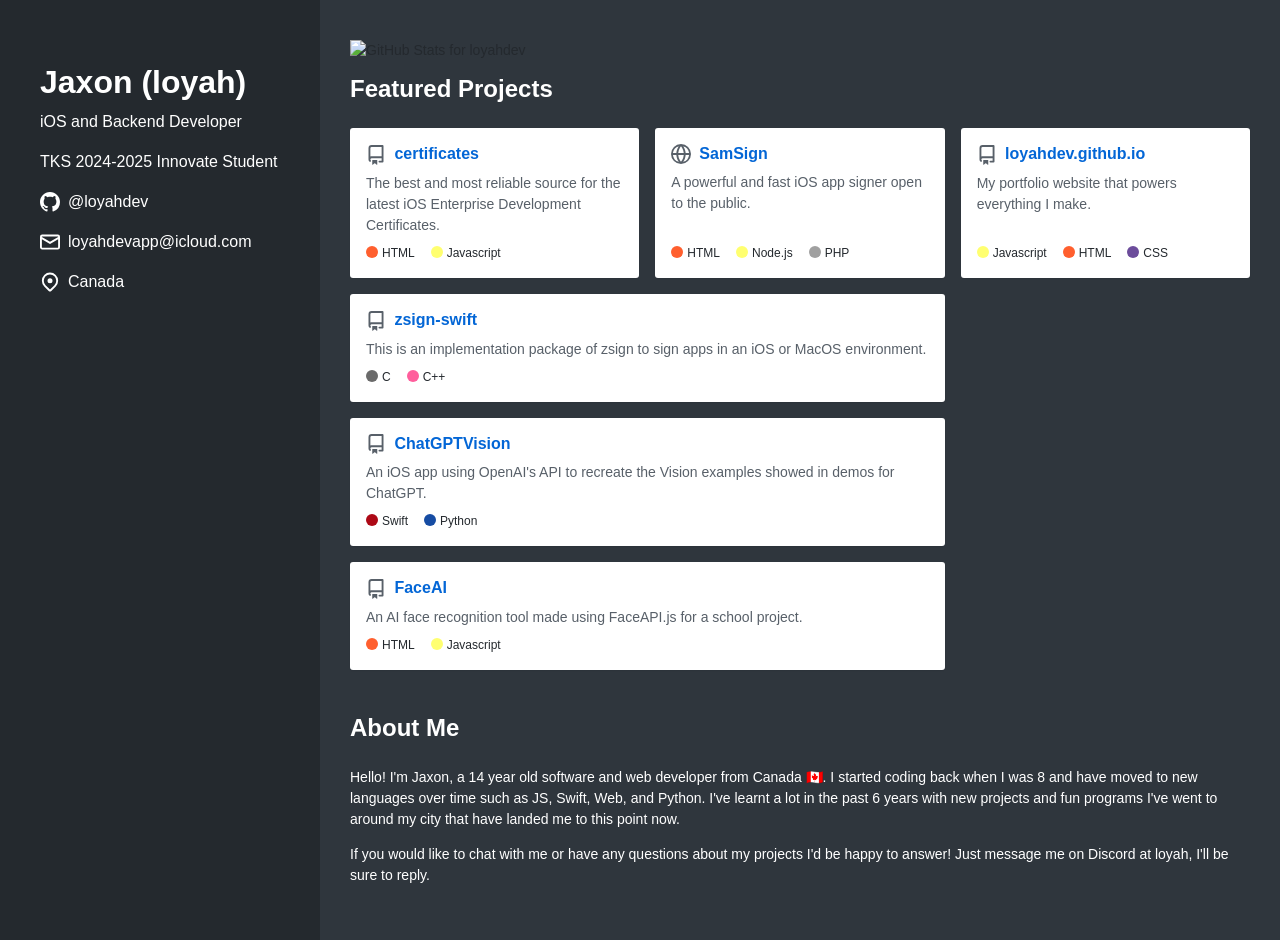
==== commit 7a3bd91b: "Update index.html" ====
--- a/index.html
+++ b/index.html
@@ -54,158 +54,145 @@
 <div class=mx-auto style=max-width:900px>
 <img src="https://github-readme-stats.vercel.app/api?username=loyahdev&show_icons=true&theme=dark&bg_color=2e363d" alt="GitHub Stats for loyahdev" style="width: 100%; padding-bottom: 10px;">
 
-<h2 class="text-white">Featured Projects</h2>
+<h2 class=text-white>Featured Projects</h2>
 <br>
-<div class="row row-cols-1 row-cols-md-2 row-cols-lg-3 g-3">
-    <div class="col">
-        <div class="github-component d-flex flex-column flex-justify-between height-full text-left box-shadow bg-white rounded-1 p-3">
-            <div>
-                <div class="d-flex flex-justify-between flex-items-start mb-1">
-                    <h1 class="f4 lh-condensed mb-1">
-                        <a href="https://github.com/loyahdev/certificates">
-                            <svg height="20" class="octicon octicon-repo mr-1 v-align-middle" fill="#586069" aria-label="repo" viewBox="0 0 16 16" version="1.1" width="20" role="img">
-                                <path fill-rule="evenodd" d="M2 2.5A2.5 2.5 0 014.5 0h8.75a.75.75 0 01.75.75v12.5a.75.75 0 01-.75.75h-2.5a.75.75 0 110-1.5h1.75v-2h-8a1 1 0 00-.714 1.7.75.75 0 01-1.072 1.05A2.495 2.495 0 012 11.5v-9zm10.5-1V9h-8c-.356 0-.694.074-1 .208V2.5a1 1 0 011-1h8zM5 12.25v3.25a.25.25 0 00.4.2l1.45-1.087a.25.25 0 01.3 0L8.6 15.7a.25.25 0 00.4-.2v-3.25a.25.25 0 00-.25-.25h-3.5a.25.25 0 00-.25.25z"></path>
-                            </svg>
-                            certificates
-                        </a>
-                    </h1>
-                </div>
-                <div class="text-gray mb-2 ws-normal">The best and most reliable source for the latest iOS Enterprise Development Certificates.</div>
+<div class="d-sm-flex flex-wrap gutter-condensed mb-4">
+<div class="col-sm-6 col-md-12 col-lg-6 col-xl-4 mb-3">
+<div class="github-component d-flex flex-column flex-justify-between height-full text-left box-shadow bg-white rounded-1 p-3">
+<div>
+<div class="d-flex flex-justify-between flex-items-start mb-1">
+<h1 class="f4 lh-condensed mb-1">
+<a href=https://github.com/loyahdev/certificates>
+<svg height=20 class="octicon octicon-repo mr-1 v-align-middle" fill=#586069 aria-label=repo viewBox="0 0 16 16" version=1.1 width=20 role=img><path fill-rule=evenodd d="M2 2.5A2.5 2.5 0 014.5 0h8.75a.75.75 0 01.75.75v12.5a.75.75 0 01-.75.75h-2.5a.75.75 0 110-1.5h1.75v-2h-8a1 1 0 00-.714 1.7.75.75 0 01-1.072 1.05A2.495 2.495 0 012 11.5v-9zm10.5-1V9h-8c-.356 0-.694.074-1 .208V2.5a1 1 0 011-1h8zM5 12.25v3.25a.25.25 0 00.4.2l1.45-1.087a.25.25 0 01.3 0L8.6 15.7a.25.25 0 00.4-.2v-3.25a.25.25 0 00-.25-.25h-3.5a.25.25 0 00-.25.25z"></path></svg>
+certificates
+</a>
+</h1>
+</div>
+<div class="text-gray mb-2 ws-normal">The best and most reliable source for the latest iOS Enterprise Development Certificates.</div>
+</div>
+<div class="d-flex f6">
+<span class="repo-language-color ml-0 mr-1" style=background-color:#e34c25></span>
+<span class=mr-3 itemprop=programmingLanguage>HTML</span>
+<span class="repo-language-color ml-0 mr-1" style=background-color:#f1e05a></span>
+<span class=mr-3 itemprop=programmingLanguage>Javascript</span>
+</div>
+</div>
+</div>
+<div class="col-sm-6 col-md-12 col-lg-6 col-xl-4 mb-3">
+    <div class="github-component d-flex flex-column flex-justify-between height-full text-left box-shadow bg-white rounded-1 p-3">
+        <div>
+            <div class="d-flex flex-justify-between flex-items-start mb-1">
+                <h1 class="f4 lh-condensed mb-1">
+                    <a href="https://samhubsign.xyz" class="d-flex align-items-center">
+                        <svg height="20" class="octicon octicon-globe mr-1" fill="#586069" aria-label="globe" viewBox="0 0 16 16" version="1.1" width="20" role="img" style="margin-right: 5px;">
+                            <path d="M8 0a8 8 0 1 1 0 16A8 8 0 0 1 8 0ZM5.78 8.75a9.64 9.64 0 0 0 1.363 4.177c.255.426.542.832.857 1.215.245-.296.551-.705.857-1.215A9.64 9.64 0 0 0 10.22 8.75Zm4.44-1.5a9.64 9.64 0 0 0-1.363-4.177c-.307-.51-.612-.919-.857-1.215a9.927 9.927 0 0 0-.857 1.215A9.64 9.64 0 0 0 5.78 7.25Zm-5.944 1.5H1.543a6.507 6.507 0 0 0 4.666 5.5c-.123-.181-.24-.365-.352-.552-.715-1.192-1.437-2.874-1.581-4.948Zm-2.733-1.5h2.733c.144-2.074.866-3.756 1.58-4.948.12-.197.237-.381.353-.552a6.507 6.507 0 0 0-4.666 5.5Zm10.181 1.5c-.144 2.074-.866 3.756-1.58 4.948-.12.197-.237.381-.353.552a6.507 6.507 0 0 0 4.666-5.5Zm2.733-1.5a6.507 6.507 0 0 0-4.666-5.5c.123.181.24.365.353.552.714 1.192 1.436 2.874 1.58 4.948Z"></path>
+                        </svg>
+                        <span style="margin-left: 4px;">SamSign</span>
+                    </a>
+                </h1>
             </div>
-            <div class="d-flex f6">
-                <span class="repo-language-color ml-0 mr-1" style="background-color:#e34c25"></span>
-                <span class="mr-3" itemprop="programmingLanguage">HTML</span>
-                <span class="repo-language-color ml-0 mr-1" style="background-color:#f1e05a"></span>
-                <span class="mr-3" itemprop="programmingLanguage">Javascript</span>
-            </div>
+            <div class="text-gray mb-2 ws-normal">A powerful and fast iOS app signer open to the public.</div>
         </div>
-    </div>
-
-    <div class="col">
-        <div class="github-component d-flex flex-column flex-justify-between height-full text-left box-shadow bg-white rounded-1 p-3">
-            <div>
-                <div class="d-flex flex-justify-between flex-items-start mb-1">
-                    <h1 class="f4 lh-condensed mb-1">
-                        <a href="https://samhubsign.xyz" class="d-flex align-items-center">
-                            <svg height="20" class="octicon octicon-globe mr-1" fill="#586069" aria-label="globe" viewBox="0 0 16 16" version="1.1" width="20" role="img" style="margin-right: 5px;">
-                                <path d="M8 0a8 8 0 1 1 0 16A8 8 0 0 1 8 0ZM5.78 8.75a9.64 9.64 0 0 0 1.363 4.177c.255.426.542.832.857 1.215.245-.296.551-.705.857-1.215A9.64 9.64 0 0 0 10.22 8.75Zm4.44-1.5a9.64 9.64 0 0 0-1.363-4.177c-.307-.51-.612-.919-.857-1.215a9.927 9.927 0 0 0-.857 1.215A9.64 9.64 0 0 0 5.78 7.25Zm-5.944 1.5H1.543a6.507 6.507 0 0 0 4.666 5.5c-.123-.181-.24-.365-.352-.552-.715-1.192-1.437-2.874-1.581-4.948Zm-2.733-1.5h2.733c.144-2.074.866-3.756 1.58-4.948.12-.197.237-.381.353-.552a6.507 6.507 0 0 0-4.666 5.5Zm10.181 1.5c-.144 2.074-.866 3.756-1.58 4.948-.12.197-.237.381-.353.552a6.507 6.507 0 0 0 4.666-5.5Zm2.733-1.5a6.507 6.507 0 0 0-4.666-5.5c.123.181.24.365.353.552.714 1.192 1.436 2.874 1.58 4.948Z"></path>
-                            </svg>
-                            <span style="margin-left: 4px;">SamSign</span>
-                        </a>
-                    </h1>
-                </div>
-                <div class="text-gray mb-2 ws-normal">A powerful and fast iOS app signer open to the public.</div>
-            </div>
-            <div class="d-flex f6">
-                <span class="repo-language-color ml-0 mr-1" style="background-color:#e34c25"></span>
-                <span class="mr-3" itemprop="programmingLanguage">HTML</span>
-                <span class="repo-language-color ml-0 mr-1" style="background-color:#f1e05a"></span>
-                <span class="mr-3" itemprop="programmingLanguage">Node.js</span>
-                <span class="repo-language-color ml-0 mr-1" style="background-color:grey"></span>
-                <span class="mr-3" itemprop="programmingLanguage">PHP</span>
-            </div>
+        <div class="d-flex f6">
+            <span class="repo-language-color ml-0 mr-1" style="background-color:#e34c25"></span>
+            <span class="mr-3" itemprop="programmingLanguage">HTML</span>
+            <span class="repo-language-color ml-0 mr-1" style="background-color:#f1e05a"></span>
+            <span class="mr-3" itemprop="programmingLanguage">Node.js</span>
+            <span class="repo-language-color ml-0 mr-1" style="background-color:grey"></span>
+            <span class="mr-3" itemprop="programmingLanguage">PHP</span>
         </div>
     </div>
-
-    <div class="col">
-        <div class="github-component d-flex flex-column flex-justify-between height-full text-left box-shadow bg-white rounded-1 p-3">
-            <div>
-                <div class="d-flex flex-justify-between flex-items-start mb-1">
-                    <h1 class="f4 lh-condensed mb-1">
-                        <a href="https://github.com/loyahdev/loyahdev.github.io">
-                            <svg height="20" class="octicon octicon-repo mr-1 v-align-middle" fill="#586069" aria-label="repo" viewBox="0 0 16 16" version="1.1" width="20" role="img">
-                                <path fill-rule="evenodd" d="M2 2.5A2.5 2.5 0 014.5 0h8.75a.75.75 0 01.75.75v12.5a.75.75 0 01-.75.75h-2.5a.75.75 0 110-1.5h1.75v-2h-8a1 1 0 00-.714 1.7.75.75 0 01-1.072 1.05A2.495 2.495 0 012 11.5v-9zm10.5-1V9h-8c-.356 0-.694.074-1 .208V2.5a1 1 0 011-1h8zM5 12.25v3.25a.25.25 0 00.4.2l1.45-1.087a.25.25 0 01.3 0L8.6 15.7a.25.25 0 00.4-.2v-3.25a.25.25 0 00-.25-.25h-3.5a.25.25 0 00-.25.25z"></path>
-                            </svg>
-                            loyahdev.github.io
-                        </a>
-                    </h1>
-                </div>
-                <div class="text-gray mb-2 ws-normal">My portfolio website that powers everything I make.</div>
-            </div>
-            <div class="d-flex f6">
-                <span class="repo-language-color ml-0 mr-1" style="background-color:#f1e05a"></span>
-                <span class="mr-3" itemprop="programmingLanguage">Javascript</span>
-                <span class="repo-language-color ml-0 mr-1" style="background-color:#e34c25"></span>
-                <span class="mr-3" itemprop="programmingLanguage">HTML</span>
-                <span class="repo-language-color ml-0 mr-1" style="background-color:#563d7c"></span>
-                <span class="mr-3" itemprop="programmingLanguage">CSS</span>
-            </div>
-        </div>
-    </div>
-
-    <div class="col">
-        <div class="github-component d-flex flex-column flex-justify-between height-full text-left box-shadow bg-white rounded-1 p-3">
-            <div>
-                <div class="d-flex flex-justify-between flex-items-start mb-1">
-                    <h1 class="f4 lh-condensed mb-1">
-                        <a href="https://github.com/loyahdev/zsign-swift">
-                            <svg height="20" class="octicon octicon-repo mr-1 v-align-middle" fill="#586069" aria-label="repo" viewBox="0 0 16 16" version="1.1" width="20" role="img">
-                                <path fill-rule="evenodd" d="M2 2.5A2.5 2.5 0 014.5 0h8.75a.75.75 0 01.75.75v12.5a.75.75 0 01-.75.75h-2.5a.75.75 0 110-1.5h1.75v-2h-8a1 1 0 00-.714 1.7.75.75 0 01-1.072 1.05A2.495 2.495 0 012 11.5v-9zm10.5-1V9h-8c-.356 0-.694.074-1 .208V2.5a1 1 0 011-1h8zM5 12.25v3.25a.25.25 0 00.4.2l1.45-1.087a.25.25 0 01.3 0L8.6 15.7a.25.25 0 00.4-.2v-3.25a.25.25 0 00-.25-.25h-3.5a.25.25 0 00-.25.25z"></path>
-                            </svg>
-                            zsign-swift
-                        </a>
-                    </h1>
-                </div>
-                <div class="text-gray mb-2 ws-normal">This is an implementation package of zsign to sign apps in an iOS or MacOS environment.</div>
-            </div>
-            <div class="d-flex f6">
-                <span class="repo-language-color ml-0 mr-1" style="background-color:#555555"></span>
-                <span class="mr-3" itemprop="programmingLanguage">C</span>
-                <span class="repo-language-color ml-0 mr-1" style="background-color:#f34b7d"></span>
-                <span class="mr-3" itemprop="programmingLanguage">C++</span>
-            </div>
-        </div>
-    </div>
-
-    <div class="col">
-        <div class="github-component d-flex flex-column flex-justify-between height-full text-left box-shadow bg-white rounded-1 p-3">
-            <div>
-                <div class="d-flex flex-justify-between flex-items-start mb-1">
-                    <h1 class="f4 lh-condensed mb-1">
-                        <a href="https://github.com/loyahdev/ChatGPTVision">
-                            <svg height="20" class="octicon octicon-repo mr-1 v-align-middle" fill="#586069" aria-label="repo" viewBox="0 0 16 16" version="1.1" width="20" role="img">
-                                <path fill-rule="evenodd" d="M2 2.5A2.5 2.5 0 014.5 0h8.75a.75.75 0 01.75.75v12.5a.75.75 0 01-.75.75h-2.5a.75.75 0 110-1.5h1.75v-2h-8a1 1 0 00-.714 1.7.75.75 0 01-1.072 1.05A2.495 2.495 0 012 11.5v-9zm10.5-1V9h-8c-.356 0-.694.074-1 .208V2.5a1 1 0 011-1h8zM5 12.25v3.25a.25.25 0 00.4.2l1.45-1.087a.25.25 0 01.3 0L8.6 15.7a.25.25 0 00.4-.2v-3.25a.25.25 0 00-.25-.25h-3.5a.25.25 0 00-.25.25z"></path>
-                            </svg>
-                            ChatGPTVision
-                        </a>
-                    </h1>
-                </div>
-                <div class="text-gray mb-2 ws-normal">An iOS app using OpenAI's API to recreate the Vision examples showed in demos for ChatGPT.</div>
-            </div>
-            <div class="d-flex f6">
-                <span class="repo-language-color ml-0 mr-1" style="background-color:#8a0712"></span>
-                <span class="mr-3" itemprop="programmingLanguage">Swift</span>
-                <span class="repo-language-color ml-0 mr-1" style="background-color:#123d82"></span>
-                <span class="mr-3" itemprop="programmingLanguage">Python</span>
-            </div>
-        </div>
-    </div>
-
-    <div class="col">
-        <div class="github-component d-flex flex-column flex-justify-between height-full text-left box-shadow bg-white rounded-1 p-3">
-            <div>
-                <div class="d-flex flex-justify-between flex-items-start mb-1">
-                    <h1 class="f4 lh-condensed mb-1">
-                        <a href="https://github.com/loyahdev/FaceAI">
-                            <svg height="20" class="octicon octicon-repo mr-1 v-align-middle" fill="#586069" aria-label="repo" viewBox="0 0 16 16" version="1.1" width="20" role="img">
-                                <path fill-rule="evenodd" d="M2 2.5A2.5 2.5 0 014.5 0h8.75a.75.75 0 01.75.75v12.5a.75.75 0 01-.75.75h-2.5a.75.75 0 110-1.5h1.75v-2h-8a1 1 0 00-.714 1.7.75.75 0 01-1.072 1.05A2.495 2.495 0 012 11.5v-9zm10.5-1V9h-8c-.356 0-.694.074-1 .208V2.5a1 1 0 011-1h8zM5 12.25v3.25a.25.25 0 00.4.2l1.45-1.087a.25.25 0 01.3 0L8.6 15.7a.25.25 0 00.4-.2v-3.25a.25.25 0 00-.25-.25h-3.5a.25.25 0 00-.25.25z"></path>
-                            </svg>
-                            FaceAI
-                        </a>
-                    </h1>
-                </div>
-                <div class="text-gray mb-2 ws-normal">An AI face recognition tool made using FaceAPI.js for a school project.</div>
-            </div>
-            <div class="d-flex f6">
-                <span class="repo-language-color ml-0 mr-1" style="background-color:#e34c25"></span>
-                <span class="mr-3" itemprop="programmingLanguage">HTML</span>
-                <span class="repo-language-color ml-0 mr-1" style="background-color:#f1e05a"></span>
-                <span class="mr-3" itemprop="programmingLanguage">Javascript</span>
-            </div>
-        </div>
-    </div>
-</div>
-
+</div>
+
+
+
+    
+<div class="col-sm-6 col-md-12 col-lg-6 col-xl-4 mb-3">
+<div class="github-component d-flex flex-column flex-justify-between height-full text-left box-shadow bg-white rounded-1 p-3">
+<div>
+<div class="d-flex flex-justify-between flex-items-start mb-1">
+<h1 class="f4 lh-condensed mb-1">
+<a href=https://github.com/loyahdev/loyahdev.github.io>
+<svg height=20 class="octicon octicon-repo mr-1 v-align-middle" fill=#586069 aria-label=repo viewBox="0 0 16 16" version=1.1 width=20 role=img><path fill-rule=evenodd d="M2 2.5A2.5 2.5 0 014.5 0h8.75a.75.75 0 01.75.75v12.5a.75.75 0 01-.75.75h-2.5a.75.75 0 110-1.5h1.75v-2h-8a1 1 0 00-.714 1.7.75.75 0 01-1.072 1.05A2.495 2.495 0 012 11.5v-9zm10.5-1V9h-8c-.356 0-.694.074-1 .208V2.5a1 1 0 011-1h8zM5 12.25v3.25a.25.25 0 00.4.2l1.45-1.087a.25.25 0 01.3 0L8.6 15.7a.25.25 0 00.4-.2v-3.25a.25.25 0 00-.25-.25h-3.5a.25.25 0 00-.25.25z"></path></svg>
+loyahdev.github.io
+</a>
+</h1>
+</div>
+<div class="text-gray mb-2 ws-normal">My portfolio website that powers everything I make.</div>
+</div>
+<div class="d-flex f6">
+<span class="repo-language-color ml-0 mr-1" style=background-color:#f1e05a></span>
+<span class=mr-3 itemprop=programmingLanguage>Javascript</span>
+<span class="repo-language-color ml-0 mr-1" style=background-color:#e34c25></span>
+<span class=mr-3 itemprop=programmingLanguage>HTML</span>
+<span class="repo-language-color ml-0 mr-1" style=background-color:#563d7c></span>
+<span class=mr-3 itemprop=programmingLanguage>CSS</span>
+</div>
+</div>
+</div>
+<div class="col-sm-12 col-md-12 col-lg-8 col-xl-6 mb-3">
+    <div class="github-component d-flex flex-column flex-justify-between height-full text-left box-shadow bg-white rounded-1 p-3">
+    <div>
+    <div class="d-flex flex-justify-between flex-items-start mb-1">
+    <h1 class="f4 lh-condensed mb-1">
+    <a href=https://github.com/loyahdev/zsign-swift>
+    <svg height=20 class="octicon octicon-repo mr-1 v-align-middle" fill=#586069 aria-label=repo viewBox="0 0 16 16" version=1.1 width=20 role=img><path fill-rule=evenodd d="M2 2.5A2.5 2.5 0 014.5 0h8.75a.75.75 0 01.75.75v12.5a.75.75 0 01-.75.75h-2.5a.75.75 0 110-1.5h1.75v-2h-8a1 1 0 00-.714 1.7.75.75 0 01-1.072 1.05A2.495 2.495 0 012 11.5v-9zm10.5-1V9h-8c-.356 0-.694.074-1 .208V2.5a1 1 0 011-1h8zM5 12.25v3.25a.25.25 0 00.4.2l1.45-1.087a.25.25 0 01.3 0L8.6 15.7a.25.25 0 00.4-.2v-3.25a.25.25 0 00-.25-.25h-3.5a.25.25 0 00-.25.25z"></path></svg>
+    zsign-swift
+    </a>
+    </h1>
+    </div>
+    <div class="text-gray mb-2 ws-normal">This is an implementation package of zsign to sign apps in an iOS or MacOS environment.</div>
+    </div>
+    <div class="d-flex f6">
+    <span class="repo-language-color ml-0 mr-1" style=background-color:#555555></span>
+    <span class=mr-3 itemprop=programmingLanguage>C</span>
+    <span class="repo-language-color ml-0 mr-1" style=background-color:#f34b7d></span>
+    <span class=mr-3 itemprop=programmingLanguage>C++</span>
+    </div>
+    </div>
+    </div>
+  <div class="col-sm-12 col-md-12 col-lg-8 col-xl-6 mb-3">
+    <div class="github-component d-flex flex-column flex-justify-between height-full text-left box-shadow bg-white rounded-1 p-3">
+    <div>
+    <div class="d-flex flex-justify-between flex-items-start mb-1">
+    <h1 class="f4 lh-condensed mb-1">
+    <a href=https://github.com/loyahdev/ChatGPTVision>
+    <svg height=20 class="octicon octicon-repo mr-1 v-align-middle" fill=#586069 aria-label=repo viewBox="0 0 16 16" version=1.1 width=20 role=img><path fill-rule=evenodd d="M2 2.5A2.5 2.5 0 014.5 0h8.75a.75.75 0 01.75.75v12.5a.75.75 0 01-.75.75h-2.5a.75.75 0 110-1.5h1.75v-2h-8a1 1 0 00-.714 1.7.75.75 0 01-1.072 1.05A2.495 2.495 0 012 11.5v-9zm10.5-1V9h-8c-.356 0-.694.074-1 .208V2.5a1 1 0 011-1h8zM5 12.25v3.25a.25.25 0 00.4.2l1.45-1.087a.25.25 0 01.3 0L8.6 15.7a.25.25 0 00.4-.2v-3.25a.25.25 0 00-.25-.25h-3.5a.25.25 0 00-.25.25z"></path></svg>
+    ChatGPTVision
+    </a>
+    </h1>
+    </div>
+    <div class="text-gray mb-2 ws-normal">An iOS app using OpenAI's API to recreate the Vision examples showed in demos for ChatGPT.</div>
+    </div>
+    <div class="d-flex f6">
+    <span class="repo-language-color ml-0 mr-1" style=background-color:#8a0712></span>
+    <span class=mr-3 itemprop=programmingLanguage>Swift</span>
+    <span class="repo-language-color ml-0 mr-1" style=background-color:#123d82></span>
+    <span class=mr-3 itemprop=programmingLanguage>Python</span>
+    </div>
+    </div>
+    </div>
+  <div class="col-sm-12 col-md-12 col-lg-8 col-xl-6 mb-3">
+    <div class="github-component d-flex flex-column flex-justify-between height-full text-left box-shadow bg-white rounded-1 p-3">
+    <div>
+    <div class="d-flex flex-justify-between flex-items-start mb-1">
+    <h1 class="f4 lh-condensed mb-1">
+    <a href=https://github.com/loyahdev/FaceAI>
+    <svg height=20 class="octicon octicon-repo mr-1 v-align-middle" fill=#586069 aria-label=repo viewBox="0 0 16 16" version=1.1 width=20 role=img><path fill-rule=evenodd d="M2 2.5A2.5 2.5 0 014.5 0h8.75a.75.75 0 01.75.75v12.5a.75.75 0 01-.75.75h-2.5a.75.75 0 110-1.5h1.75v-2h-8a1 1 0 00-.714 1.7.75.75 0 01-1.072 1.05A2.495 2.495 0 012 11.5v-9zm10.5-1V9h-8c-.356 0-.694.074-1 .208V2.5a1 1 0 011-1h8zM5 12.25v3.25a.25.25 0 00.4.2l1.45-1.087a.25.25 0 01.3 0L8.6 15.7a.25.25 0 00.4-.2v-3.25a.25.25 0 00-.25-.25h-3.5a.25.25 0 00-.25.25z"></path></svg>
+    FaceAI
+    </a>
+    </h1>
+    </div>
+    <div class="text-gray mb-2 ws-normal">An AI face recognition tool made using FaceAPI.js for a school project.</div>
+    </div>
+    <div class="d-flex f6">
+    <span class="repo-language-color ml-0 mr-1" style=background-color:#e34c25></span>
+    <span class=mr-3 itemprop=programmingLanguage>HTML</span>
+    <span class="repo-language-color ml-0 mr-1" style=background-color:#f1e05a></span>
+    <span class=mr-3 itemprop=programmingLanguage>Javascript</span>
+    </div>
+    </div>
+    </div>
   </div>
     <h2 class=text-white>About Me</h2>
     <!--<h3 class=text-white>i am one of the devs of all time and i am very person, therfore you should hire me. I also have a significant amount of experience in being and doing</h3>-->
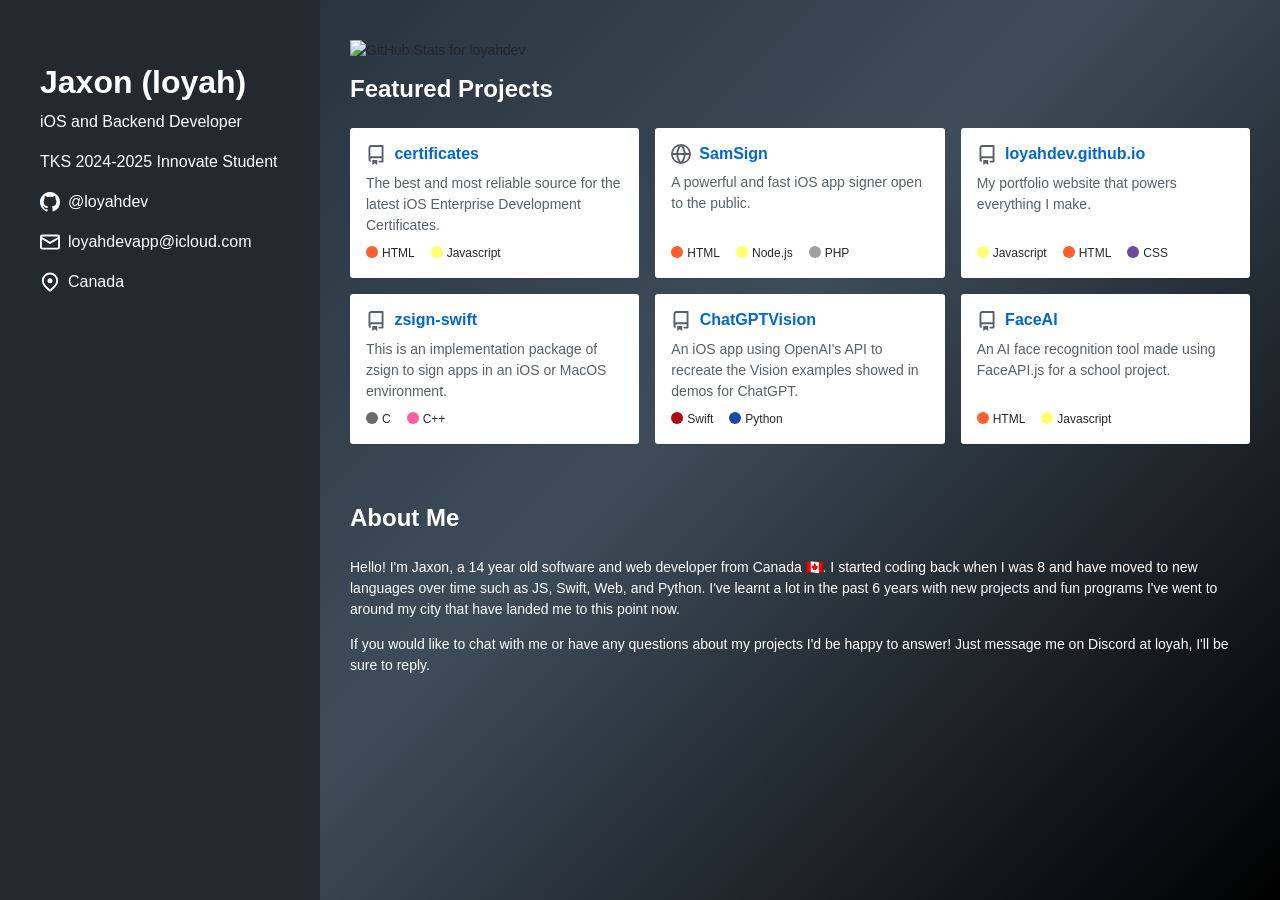
==== commit 90951412: "Update index.html" ====
--- a/index.html
+++ b/index.html
@@ -1,209 +1,222 @@
-<!DOCTYPE html> <html class=min-height-full data-lt-installed=true>
-<meta charset=utf-8>
-<title>Jaxon's Portfolio</title>
-<meta name=description content="iOS, Software, and Backend Developer">
-<meta property=og:title content="Jaxon">
-<meta property=og:image content="https://avatars.githubusercontent.com/u/68242406?s=96&v=4">
-<meta property=og:description content="iOS and Game Developer">
-<meta name=viewport content="width=device-width, initial-scale=1, shrink-to-fit=no">
-<style>html{font-family:sans-serif;-ms-text-size-adjust:100%;-webkit-text-size-adjust:100%}body{margin:0}a{background-color:transparent}a:active,a:hover{outline-width:0}h1{margin:0.67em 0}img{border-style:none}svg:not(:root){overflow:hidden}::-webkit-input-placeholder{color:inherit;opacity:0.54}::-webkit-file-upload-button{-webkit-appearance:button;font:inherit}*{box-sizing:border-box}body{font-family:-apple-system,BlinkMacSystemFont,"Segoe UI",Helvetica,Arial,sans-serif,"Apple Color Emoji","Segoe UI Emoji","Segoe UI Symbol";font-size:14px;line-height:1.5;color:#24292e}a{color:#0366d6;text-decoration:none}a:hover{text-decoration:underline}h1,h2{margin-top:0;margin-bottom:0}h1{font-size:32px;font-weight:600}h2{font-size:24px;font-weight:600}p{margin-top:0}::placeholder{color:#6a737d}.col-6{width:50%}@media (min-width:544px){.col-sm-6{width:50%}}@media (min-width:768px){.col-md-5{width:41.66667%}.col-md-7{width:58.33333%}.col-md-12{width:100%}}@media (min-width:1012px){.col-lg-4{width:33.33333%}.col-lg-6{width:50%}.col-lg-8{width:66.66667%}}@media (min-width:1280px){.col-xl-3{width:25%}.col-xl-4{width:33.33333%}.col-xl-9{width:75%}}.gutter-condensed{margin-right:-8px;margin-left:-8px}.gutter-condensed>[class*="col-"]{padding-right:8px!important;padding-left:8px!important}.tooltipped{position:relative}.tooltipped::after{position:absolute;z-index:1000000;display:none;padding:.5em .75em;font:normal normal 11px/1.5 -apple-system,BlinkMacSystemFont,"Segoe UI",Helvetica,Arial,sans-serif,"Apple Color Emoji","Segoe UI Emoji","Segoe UI Symbol";-webkit-font-smoothing:subpixel-antialiased;color:#fff;text-align:center;text-decoration:none;text-shadow:none;text-transform:none;letter-spacing:normal;word-wrap:break-word;white-space:pre;pointer-events:none;content:attr(aria-label);background:#1b1f23;border-radius:3px;opacity:0}.tooltipped::before{position:absolute;z-index:1000001;display:none;width:0;height:0;color:#1b1f23;pointer-events:none;content:"";border:6px solid transparent;opacity:0}@keyframes tooltip-appear{from{opacity:0}to{opacity:1}}.tooltipped:hover::before,.tooltipped:hover::after,.tooltipped:active::before,.tooltipped:active::after,.tooltipped:focus::before,.tooltipped:focus::after{display:inline-block;text-decoration:none;animation-name:tooltip-appear;animation-duration:.1s;animation-fill-mode:forwards;animation-timing-function:ease-in;animation-delay:.4s}.tooltipped-s::after,.tooltipped-se::after,.tooltipped-sw::after{top:100%;right:50%;margin-top:6px}.tooltipped-s::before,.tooltipped-se::before,.tooltipped-sw::before{top:auto;right:50%;bottom:-7px;margin-right:-6px;border-bottom-color:#1b1f23}.tooltipped-se::after{right:auto;left:50%;margin-left:-16px}@keyframes fade-in{0%{opacity:0}100%{opacity:1}}@keyframes fade-out{0%{opacity:1}100%{opacity:0}}@keyframes fade-up{0%{opacity:0.8;transform:translateY(100%)}100%{opacity:1;transform:translateY(0)}}@keyframes fade-down{0%{opacity:1;transform:translateY(0)}100%{opacity:0.5;transform:translateY(100%)}}@keyframes grow-x{to{width:100%}}@keyframes shrink-x{to{width:0%}}@keyframes scale-in{0%{opacity:0;transform:scale(0.5)}100%{opacity:1;transform:scale(1)}}@keyframes pulse{0%{opacity:0.3}10%{opacity:1}100%{opacity:0.3}}@keyframes pulse-in{0%{transform:scale3d(1,1,1)}50%{transform:scale3d(1.1,1.1,1.1)}100%{transform:scale3d(1,1,1)}}.hover-grow{transition:transform 0.3s;-webkit-backface-visibility:hidden;backface-visibility:hidden}.hover-grow:hover{transform:scale(1.025)}.border{border:1px #e1e4e8 solid!important}.border-gray-light{border-color:#eaecef!important}.border-top{border-top:1px #e1e4e8 solid!important}.rounded-1{border-radius:3px!important}.rounded-2{border-radius:6px!important}@media (min-width:768px){.border-md-top-0{border-top:0!important}}.circle{border-radius:50%!important}.box-shadow{box-shadow:0 1px 1px rgba(27,31,35,0.1)!important}.bg-white{background-color:#fff!important}.bg-gray-dark{background-color:#24292e!important}.bg-gray-light{background-color:#fafbfc!important}.bg-green{background-color:#28a745!important}.text-gray{color:#586069!important}.text-white{color:#fff!important}.link-gray-dark{color:#24292e!important}.link-gray-dark:hover{color:#0366d6!important}.flex-column{flex-direction:column!important}.flex-wrap{flex-wrap:wrap!important}.flex-justify-center{justify-content:center!important}.flex-justify-between{justify-content:space-between!important}.flex-items-start{align-items:flex-start!important}.flex-items-center{align-items:center!important}.flex-self-stretch{-ms-grid-row-align:stretch!important;align-self:stretch!important}.position-relative{position:relative!important}.v-align-middle{vertical-align:middle!important}.height-full{height:100%!important}.mb-0{margin-bottom:0!important}.ml-0{margin-left:0!important}.mt-1{margin-top:4px!important}.mr-1{margin-right:4px!important}.mb-1{margin-bottom:4px!important}.mr-2{margin-right:8px!important}.mb-2{margin-bottom:8px!important}.mr-3{margin-right:16px!important}.mb-3{margin-bottom:16px!important}.mb-4{margin-bottom:24px!important}.mb-6{margin-bottom:40px!important}.mx-auto{margin-right:auto!important;margin-left:auto!important}.py-1{padding-top:4px!important;padding-bottom:4px!important}.px-2{padding-right:8px!important;padding-left:8px!important}.p-3{padding:16px!important}.px-4{padding-right:24px!important;padding-left:24px!important}.p-5{padding:32px!important}.py-6{padding-top:40px!important;padding-bottom:40px!important}@media (min-width:768px){.px-md-6{padding-right:40px!important;padding-left:40px!important}}.f3{font-size:18px!important}@media (min-width:768px){.f3{font-size:20px!important}}.f4{font-size:16px!important}@media (min-width:768px){.f4{font-size:16px!important}}.f5{font-size:14px!important}.f6{font-size:12px!important}.lh-condensed{line-height:1.25!important}.text-left{text-align:left!important}.text-center{text-align:center!important}.no-underline{text-decoration:none!important}.ws-normal{white-space:normal!important}.d-flex{display:flex!important}.d-inline-block{display:inline-block!important}@media (min-width:544px){.d-sm-flex{display:flex!important}}@media (min-width:768px){.d-md-flex{display:flex!important}}.github-component{font-family:-apple-system,BlinkMacSystemFont,Segoe UI,Helvetica,Arial,sans-serif,Apple Color Emoji,Segoe UI Emoji,Segoe UI Symbol!important}.repo-language-color{filter:brightness(125%)!important;border-radius:50%;display:inline-block;height:12px;position:relative;top:2px;width:12px}.min-height-full{min-height:100vh}</style>
-<link type=image/x-icon rel="shortcut icon" href="[data-uri]"><style>.sf-hidden{display:none!important}</style><link rel=canonical href=https://shaikhjishan.com/></head>
-<body class="bg-white min-height-full" style=background-color:#2f363d!important>
-<div class="d-md-flex min-height-full">
-<div class="flex-self-stretch bg-gray-dark col-md-5 col-lg-4 col-xl-3 px-4 px-md-6 px-lg-7 py-6">
-<img src="https://avatars.githubusercontent.com/u/68242406?v=4" class="circle mb-3" style=max-width:150px; title>
-
-<h1 class="text-white mb-2 lh-condensed">Jaxon (loyah)</h1>
-<p class="mb-3 f4 text-white">
-iOS and Backend Developer
-</p>
-<a href="https://tks.world" target="_blank">
-  <p class="mb-3 f4 text-white">
-    TKS 2024-2025 Innovate Student
-  </p>
-</a>
-<div class="f4 mb-6">
-<div class="d-flex flex-items-center mb-3">
-<svg height=20 class="octicon octicon-mark-github mr-2 v-align-middle" fill=#ffffff aria-label=GitHub viewBox="0 0 16 16" version=1.1 width=20 role=img><path fill-rule=evenodd d="M8 0C3.58 0 0 3.58 0 8c0 3.54 2.29 6.53 5.47 7.59.4.07.55-.17.55-.38 0-.19-.01-.82-.01-1.49-2.01.37-2.53-.49-2.69-.94-.09-.23-.48-.94-.82-1.13-.28-.15-.68-.52-.01-.53.63-.01 1.08.58 1.23.82.72 1.21 1.87.87 2.33.66.07-.52.28-.87.51-1.07-1.78-.2-3.64-.89-3.64-3.95 0-.87.31-1.59.82-2.15-.08-.2-.36-1.02.08-2.12 0 0 .67-.21 2.2.82.64-.18 1.32-.27 2-.27.68 0 1.36.09 2 .27 1.53-1.04 2.2-.82 2.2-.82.44 1.1.16 1.92.08 2.12.51.56.82 1.27.82 2.15 0 3.07-1.87 3.75-3.65 3.95.29.25.54.73.54 1.48 0 1.07-.01 1.93-.01 2.2 0 .21.15.46.55.38A8.013 8.013 0 0016 8c0-4.42-3.58-8-8-8z"></path></svg>
-<a href=https://github.com/loyahdev class=text-white>
-@loyahdev
-</a>
-</div>
-<div class="d-flex flex-items-center mb-3">
-<svg height=20 class="octicon octicon-mail mr-2 v-align-middle" fill=#ffffff aria-label=email viewBox="0 0 16 16" version=1.1 width=20 role=img><path fill-rule=evenodd d="M1.75 2A1.75 1.75 0 000 3.75v.736a.75.75 0 000 .027v7.737C0 13.216.784 14 1.75 14h12.5A1.75 1.75 0 0016 12.25v-8.5A1.75 1.75 0 0014.25 2H1.75zM14.5 4.07v-.32a.25.25 0 00-.25-.25H1.75a.25.25 0 00-.25.25v.32L8 7.88l6.5-3.81zm-13 1.74v6.441c0 .138.112.25.25.25h12.5a.25.25 0 00.25-.25V5.809L8.38 9.397a.75.75 0 01-.76 0L1.5 5.809z"></path></svg>
-<a href=mailto:loyahdevapp@icloud.com class=text-white>
-loyahdevapp@icloud.com
-</a>
-</div>
-<div class="d-flex flex-items-center mb-3 text-white">
-<svg height=20 class="octicon octicon-location mr-2 v-align-middle" fill=#ffffff aria-label=Location viewBox="0 0 16 16" version=1.1 width=20 role=img><path fill-rule=evenodd d="M11.536 3.464a5 5 0 010 7.072L8 14.07l-3.536-3.535a5 5 0 117.072-7.072v.001zm1.06 8.132a6.5 6.5 0 10-9.192 0l3.535 3.536a1.5 1.5 0 002.122 0l3.535-3.536zM8 9a2 2 0 100-4 2 2 0 000 4z"></path></svg>
-Canada
-</div>
-<div class="d-flex flex-items-center mb-3">
-<!--<a href="https://www.buymeacoffee.com/loyahdev"><img src="https://img.buymeacoffee.com/button-api/?text=Buy me a coffee&emoji=☕&slug=loyahdev&button_colour=FFDD00&font_colour=000000&font_family=Arial&outline_colour=000000&coffee_colour=ffffff" /></a>-->
-</div>
-<!--<a href="https://discord.gg/nocturna-team-1144047674614616135" target="_blank" title="Nocturna Team">
-    <span class="d-inline-block f5 rounded-2 text-white py-1 px-2" style="cursor:pointer; background-image: url('LoyahDev-2.png'); background-size: cover; background-position: center;">
-        Join the Nocturna Team Discord
-    </span>
-</a>-->
-
-</div>
-</div>
-<div class="col-md-7 col-lg-8 col-xl-9 px-4 py-6 px-lg-7 border-top border-md-top-0 bg-gray-light" style=background-color:#2f363d!important>
-<div class=mx-auto style=max-width:900px>
-<img src="https://github-readme-stats.vercel.app/api?username=loyahdev&show_icons=true&theme=dark&bg_color=2e363d" alt="GitHub Stats for loyahdev" style="width: 100%; padding-bottom: 10px;">
-
-<h2 class=text-white>Featured Projects</h2>
-<br>
-<div class="d-sm-flex flex-wrap gutter-condensed mb-4">
-<div class="col-sm-6 col-md-12 col-lg-6 col-xl-4 mb-3">
-<div class="github-component d-flex flex-column flex-justify-between height-full text-left box-shadow bg-white rounded-1 p-3">
-<div>
-<div class="d-flex flex-justify-between flex-items-start mb-1">
-<h1 class="f4 lh-condensed mb-1">
-<a href=https://github.com/loyahdev/certificates>
-<svg height=20 class="octicon octicon-repo mr-1 v-align-middle" fill=#586069 aria-label=repo viewBox="0 0 16 16" version=1.1 width=20 role=img><path fill-rule=evenodd d="M2 2.5A2.5 2.5 0 014.5 0h8.75a.75.75 0 01.75.75v12.5a.75.75 0 01-.75.75h-2.5a.75.75 0 110-1.5h1.75v-2h-8a1 1 0 00-.714 1.7.75.75 0 01-1.072 1.05A2.495 2.495 0 012 11.5v-9zm10.5-1V9h-8c-.356 0-.694.074-1 .208V2.5a1 1 0 011-1h8zM5 12.25v3.25a.25.25 0 00.4.2l1.45-1.087a.25.25 0 01.3 0L8.6 15.7a.25.25 0 00.4-.2v-3.25a.25.25 0 00-.25-.25h-3.5a.25.25 0 00-.25.25z"></path></svg>
-certificates
-</a>
-</h1>
-</div>
-<div class="text-gray mb-2 ws-normal">The best and most reliable source for the latest iOS Enterprise Development Certificates.</div>
-</div>
-<div class="d-flex f6">
-<span class="repo-language-color ml-0 mr-1" style=background-color:#e34c25></span>
-<span class=mr-3 itemprop=programmingLanguage>HTML</span>
-<span class="repo-language-color ml-0 mr-1" style=background-color:#f1e05a></span>
-<span class=mr-3 itemprop=programmingLanguage>Javascript</span>
-</div>
-</div>
-</div>
-<div class="col-sm-6 col-md-12 col-lg-6 col-xl-4 mb-3">
-    <div class="github-component d-flex flex-column flex-justify-between height-full text-left box-shadow bg-white rounded-1 p-3">
-        <div>
-            <div class="d-flex flex-justify-between flex-items-start mb-1">
-                <h1 class="f4 lh-condensed mb-1">
-                    <a href="https://samhubsign.xyz" class="d-flex align-items-center">
-                        <svg height="20" class="octicon octicon-globe mr-1" fill="#586069" aria-label="globe" viewBox="0 0 16 16" version="1.1" width="20" role="img" style="margin-right: 5px;">
-                            <path d="M8 0a8 8 0 1 1 0 16A8 8 0 0 1 8 0ZM5.78 8.75a9.64 9.64 0 0 0 1.363 4.177c.255.426.542.832.857 1.215.245-.296.551-.705.857-1.215A9.64 9.64 0 0 0 10.22 8.75Zm4.44-1.5a9.64 9.64 0 0 0-1.363-4.177c-.307-.51-.612-.919-.857-1.215a9.927 9.927 0 0 0-.857 1.215A9.64 9.64 0 0 0 5.78 7.25Zm-5.944 1.5H1.543a6.507 6.507 0 0 0 4.666 5.5c-.123-.181-.24-.365-.352-.552-.715-1.192-1.437-2.874-1.581-4.948Zm-2.733-1.5h2.733c.144-2.074.866-3.756 1.58-4.948.12-.197.237-.381.353-.552a6.507 6.507 0 0 0-4.666 5.5Zm10.181 1.5c-.144 2.074-.866 3.756-1.58 4.948-.12.197-.237.381-.353.552a6.507 6.507 0 0 0 4.666-5.5Zm2.733-1.5a6.507 6.507 0 0 0-4.666-5.5c.123.181.24.365.353.552.714 1.192 1.436 2.874 1.58 4.948Z"></path>
-                        </svg>
-                        <span style="margin-left: 4px;">SamSign</span>
-                    </a>
-                </h1>
+<!DOCTYPE html> 
+<html class=min-height-full data-lt-installed=true>
+   <meta charset=utf-8>
+   <title>Jaxon's Portfolio</title>
+   <meta name=description content="iOS, Software, and Backend Developer">
+   <meta property=og:title content="Jaxon">
+   <meta property=og:image content="https://avatars.githubusercontent.com/u/68242406?s=96&v=4">
+   <meta property=og:description content="iOS and Game Developer">
+   <meta name=viewport content="width=device-width, initial-scale=1, shrink-to-fit=no">
+   <style>html{font-family:sans-serif;-ms-text-size-adjust:100%;-webkit-text-size-adjust:100%}body{margin:0}a{background-color:transparent}a:active,a:hover{outline-width:0}h1{margin:0.67em 0}img{border-style:none}svg:not(:root){overflow:hidden}::-webkit-input-placeholder{color:inherit;opacity:0.54}::-webkit-file-upload-button{-webkit-appearance:button;font:inherit}*{box-sizing:border-box}body{font-family:-apple-system,BlinkMacSystemFont,"Segoe UI",Helvetica,Arial,sans-serif,"Apple Color Emoji","Segoe UI Emoji","Segoe UI Symbol";font-size:14px;line-height:1.5;color:#24292e}a{color:#0366d6;text-decoration:none}a:hover{text-decoration:underline}h1,h2{margin-top:0;margin-bottom:0}h1{font-size:32px;font-weight:600}h2{font-size:24px;font-weight:600}p{margin-top:0}::placeholder{color:#6a737d}.col-6{width:50%}@media (min-width:544px){.col-sm-6{width:50%}}@media (min-width:768px){.col-md-5{width:41.66667%}.col-md-7{width:58.33333%}.col-md-12{width:100%}}@media (min-width:1012px){.col-lg-4{width:33.33333%}.col-lg-6{width:50%}.col-lg-8{width:66.66667%}}@media (min-width:1280px){.col-xl-3{width:25%}.col-xl-4{width:33.33333%}.col-xl-9{width:75%}}.gutter-condensed{margin-right:-8px;margin-left:-8px}.gutter-condensed>[class*="col-"]{padding-right:8px!important;padding-left:8px!important}.tooltipped{position:relative}.tooltipped::after{position:absolute;z-index:1000000;display:none;padding:.5em .75em;font:normal normal 11px/1.5 -apple-system,BlinkMacSystemFont,"Segoe UI",Helvetica,Arial,sans-serif,"Apple Color Emoji","Segoe UI Emoji","Segoe UI Symbol";-webkit-font-smoothing:subpixel-antialiased;color:#fff;text-align:center;text-decoration:none;text-shadow:none;text-transform:none;letter-spacing:normal;word-wrap:break-word;white-space:pre;pointer-events:none;content:attr(aria-label);background:#1b1f23;border-radius:3px;opacity:0}.tooltipped::before{position:absolute;z-index:1000001;display:none;width:0;height:0;color:#1b1f23;pointer-events:none;content:"";border:6px solid transparent;opacity:0}@keyframes tooltip-appear{from{opacity:0}to{opacity:1}}.tooltipped:hover::before,.tooltipped:hover::after,.tooltipped:active::before,.tooltipped:active::after,.tooltipped:focus::before,.tooltipped:focus::after{display:inline-block;text-decoration:none;animation-name:tooltip-appear;animation-duration:.1s;animation-fill-mode:forwards;animation-timing-function:ease-in;animation-delay:.4s}.tooltipped-s::after,.tooltipped-se::after,.tooltipped-sw::after{top:100%;right:50%;margin-top:6px}.tooltipped-s::before,.tooltipped-se::before,.tooltipped-sw::before{top:auto;right:50%;bottom:-7px;margin-right:-6px;border-bottom-color:#1b1f23}.tooltipped-se::after{right:auto;left:50%;margin-left:-16px}@keyframes fade-in{0%{opacity:0}100%{opacity:1}}@keyframes fade-out{0%{opacity:1}100%{opacity:0}}@keyframes fade-up{0%{opacity:0.8;transform:translateY(100%)}100%{opacity:1;transform:translateY(0)}}@keyframes fade-down{0%{opacity:1;transform:translateY(0)}100%{opacity:0.5;transform:translateY(100%)}}@keyframes grow-x{to{width:100%}}@keyframes shrink-x{to{width:0%}}@keyframes scale-in{0%{opacity:0;transform:scale(0.5)}100%{opacity:1;transform:scale(1)}}@keyframes pulse{0%{opacity:0.3}10%{opacity:1}100%{opacity:0.3}}@keyframes pulse-in{0%{transform:scale3d(1,1,1)}50%{transform:scale3d(1.1,1.1,1.1)}100%{transform:scale3d(1,1,1)}}.hover-grow{transition:transform 0.3s;-webkit-backface-visibility:hidden;backface-visibility:hidden}.hover-grow:hover{transform:scale(1.025)}.border{border:1px #e1e4e8 solid!important}.border-gray-light{border-color:#eaecef!important}.border-top{border-top:1px #e1e4e8 solid!important}.rounded-1{border-radius:3px!important}.rounded-2{border-radius:6px!important}@media (min-width:768px){.border-md-top-0{border-top:0!important}}.circle{border-radius:50%!important}.box-shadow{box-shadow:0 1px 1px rgba(27,31,35,0.1)!important}.bg-white{background-color:#fff!important}.bg-gray-dark{background-color:#24292e!important}/*.bg-gray-light{background-color:#fafbfc!important}*/.bg-green{background-color:#28a745!important}.text-gray{color:#586069!important}.text-white{color:#fff!important}.link-gray-dark{color:#24292e!important}.link-gray-dark:hover{color:#0366d6!important}.flex-column{flex-direction:column!important}.flex-wrap{flex-wrap:wrap!important}.flex-justify-center{justify-content:center!important}.flex-justify-between{justify-content:space-between!important}.flex-items-start{align-items:flex-start!important}.flex-items-center{align-items:center!important}.flex-self-stretch{-ms-grid-row-align:stretch!important;align-self:stretch!important}.position-relative{position:relative!important}.v-align-middle{vertical-align:middle!important}.height-full{height:100%!important}.mb-0{margin-bottom:0!important}.ml-0{margin-left:0!important}.mt-1{margin-top:4px!important}.mr-1{margin-right:4px!important}.mb-1{margin-bottom:4px!important}.mr-2{margin-right:8px!important}.mb-2{margin-bottom:8px!important}.mr-3{margin-right:16px!important}.mb-3{margin-bottom:16px!important}.mb-4{margin-bottom:24px!important}.mb-6{margin-bottom:40px!important}.mx-auto{margin-right:auto!important;margin-left:auto!important}.py-1{padding-top:4px!important;padding-bottom:4px!important}.px-2{padding-right:8px!important;padding-left:8px!important}.p-3{padding:16px!important}.px-4{padding-right:24px!important;padding-left:24px!important}.p-5{padding:32px!important}.py-6{padding-top:40px!important;padding-bottom:40px!important}@media (min-width:768px){.px-md-6{padding-right:40px!important;padding-left:40px!important}}.f3{font-size:18px!important}@media (min-width:768px){.f3{font-size:20px!important}}.f4{font-size:16px!important}@media (min-width:768px){.f4{font-size:16px!important}}.f5{font-size:14px!important}.f6{font-size:12px!important}.lh-condensed{line-height:1.25!important}.text-left{text-align:left!important}.text-center{text-align:center!important}.no-underline{text-decoration:none!important}.ws-normal{white-space:normal!important}.d-flex{display:flex!important}.d-inline-block{display:inline-block!important}@media (min-width:544px){.d-sm-flex{display:flex!important}}@media (min-width:768px){.d-md-flex{display:flex!important}}.github-component{font-family:-apple-system,BlinkMacSystemFont,Segoe UI,Helvetica,Arial,sans-serif,Apple Color Emoji,Segoe UI Emoji,Segoe UI Symbol!important}.repo-language-color{filter:brightness(125%)!important;border-radius:50%;display:inline-block;height:12px;position:relative;top:2px;width:12px}.min-height-full{min-height:100vh}</style>
+   <link type=image/x-icon rel="shortcut icon" href="[data-uri]">
+   <style>.sf-hidden{display:none!important}</style>
+   <link rel=canonical href=https://shaikhjishan.com/>
+   </head>
+   <body class="min-height-full" style="background: linear-gradient(135deg, #1f2933, #3e4c59, #000000) !important;">
+      <div class="d-md-flex min-height-full">
+         <div class="flex-self-stretch bg-gray-dark col-md-5 col-lg-4 col-xl-3 px-4 px-md-6 px-lg-7 py-6">
+            <img src="https://avatars.githubusercontent.com/u/68242406?v=4" class="circle mb-3" style=max-width:150px; title>
+            <h1 class="text-white mb-2 lh-condensed">Jaxon (loyah)</h1>
+            <p class="mb-3 f4 text-white">
+               iOS and Backend Developer
+            </p>
+            <a href="https://tks.world" target="_blank">
+               <p class="mb-3 f4 text-white">
+                  TKS 2024-2025 Innovate Student
+               </p>
+            </a>
+            <div class="f4 mb-6">
+               <div class="d-flex flex-items-center mb-3">
+                  <svg height=20 class="octicon octicon-mark-github mr-2 v-align-middle" fill=#ffffff aria-label=GitHub viewBox="0 0 16 16" version=1.1 width=20 role=img>
+                     <path fill-rule=evenodd d="M8 0C3.58 0 0 3.58 0 8c0 3.54 2.29 6.53 5.47 7.59.4.07.55-.17.55-.38 0-.19-.01-.82-.01-1.49-2.01.37-2.53-.49-2.69-.94-.09-.23-.48-.94-.82-1.13-.28-.15-.68-.52-.01-.53.63-.01 1.08.58 1.23.82.72 1.21 1.87.87 2.33.66.07-.52.28-.87.51-1.07-1.78-.2-3.64-.89-3.64-3.95 0-.87.31-1.59.82-2.15-.08-.2-.36-1.02.08-2.12 0 0 .67-.21 2.2.82.64-.18 1.32-.27 2-.27.68 0 1.36.09 2 .27 1.53-1.04 2.2-.82 2.2-.82.44 1.1.16 1.92.08 2.12.51.56.82 1.27.82 2.15 0 3.07-1.87 3.75-3.65 3.95.29.25.54.73.54 1.48 0 1.07-.01 1.93-.01 2.2 0 .21.15.46.55.38A8.013 8.013 0 0016 8c0-4.42-3.58-8-8-8z"></path>
+                  </svg>
+                  <a href=https://github.com/loyahdev class=text-white>
+                  @loyahdev
+                  </a>
+               </div>
+               <div class="d-flex flex-items-center mb-3">
+                  <svg height=20 class="octicon octicon-mail mr-2 v-align-middle" fill=#ffffff aria-label=email viewBox="0 0 16 16" version=1.1 width=20 role=img>
+                     <path fill-rule=evenodd d="M1.75 2A1.75 1.75 0 000 3.75v.736a.75.75 0 000 .027v7.737C0 13.216.784 14 1.75 14h12.5A1.75 1.75 0 0016 12.25v-8.5A1.75 1.75 0 0014.25 2H1.75zM14.5 4.07v-.32a.25.25 0 00-.25-.25H1.75a.25.25 0 00-.25.25v.32L8 7.88l6.5-3.81zm-13 1.74v6.441c0 .138.112.25.25.25h12.5a.25.25 0 00.25-.25V5.809L8.38 9.397a.75.75 0 01-.76 0L1.5 5.809z"></path>
+                  </svg>
+                  <a href=mailto:loyahdevapp@icloud.com class=text-white>
+                  loyahdevapp@icloud.com
+                  </a>
+               </div>
+               <div class="d-flex flex-items-center mb-3 text-white">
+                  <svg height=20 class="octicon octicon-location mr-2 v-align-middle" fill=#ffffff aria-label=Location viewBox="0 0 16 16" version=1.1 width=20 role=img>
+                     <path fill-rule=evenodd d="M11.536 3.464a5 5 0 010 7.072L8 14.07l-3.536-3.535a5 5 0 117.072-7.072v.001zm1.06 8.132a6.5 6.5 0 10-9.192 0l3.535 3.536a1.5 1.5 0 002.122 0l3.535-3.536zM8 9a2 2 0 100-4 2 2 0 000 4z"></path>
+                  </svg>
+                  Canada
+               </div>
+               <div class="d-flex flex-items-center mb-3">
+                  <!--<a href="https://www.buymeacoffee.com/loyahdev"><img src="https://img.buymeacoffee.com/button-api/?text=Buy me a coffee&emoji=☕&slug=loyahdev&button_colour=FFDD00&font_colour=000000&font_family=Arial&outline_colour=000000&coffee_colour=ffffff" /></a>-->
+               </div>
+               <!--<a href="https://discord.gg/nocturna-team-1144047674614616135" target="_blank" title="Nocturna Team">
+                  <span class="d-inline-block f5 rounded-2 text-white py-1 px-2" style="cursor:pointer; background-image: url('LoyahDev-2.png'); background-size: cover; background-position: center;">
+                      Join the Nocturna Team Discord
+                  </span>
+                  </a>-->
             </div>
-            <div class="text-gray mb-2 ws-normal">A powerful and fast iOS app signer open to the public.</div>
-        </div>
-        <div class="d-flex f6">
-            <span class="repo-language-color ml-0 mr-1" style="background-color:#e34c25"></span>
-            <span class="mr-3" itemprop="programmingLanguage">HTML</span>
-            <span class="repo-language-color ml-0 mr-1" style="background-color:#f1e05a"></span>
-            <span class="mr-3" itemprop="programmingLanguage">Node.js</span>
-            <span class="repo-language-color ml-0 mr-1" style="background-color:grey"></span>
-            <span class="mr-3" itemprop="programmingLanguage">PHP</span>
-        </div>
-    </div>
-</div>
-
-
-
-    
-<div class="col-sm-6 col-md-12 col-lg-6 col-xl-4 mb-3">
-<div class="github-component d-flex flex-column flex-justify-between height-full text-left box-shadow bg-white rounded-1 p-3">
-<div>
-<div class="d-flex flex-justify-between flex-items-start mb-1">
-<h1 class="f4 lh-condensed mb-1">
-<a href=https://github.com/loyahdev/loyahdev.github.io>
-<svg height=20 class="octicon octicon-repo mr-1 v-align-middle" fill=#586069 aria-label=repo viewBox="0 0 16 16" version=1.1 width=20 role=img><path fill-rule=evenodd d="M2 2.5A2.5 2.5 0 014.5 0h8.75a.75.75 0 01.75.75v12.5a.75.75 0 01-.75.75h-2.5a.75.75 0 110-1.5h1.75v-2h-8a1 1 0 00-.714 1.7.75.75 0 01-1.072 1.05A2.495 2.495 0 012 11.5v-9zm10.5-1V9h-8c-.356 0-.694.074-1 .208V2.5a1 1 0 011-1h8zM5 12.25v3.25a.25.25 0 00.4.2l1.45-1.087a.25.25 0 01.3 0L8.6 15.7a.25.25 0 00.4-.2v-3.25a.25.25 0 00-.25-.25h-3.5a.25.25 0 00-.25.25z"></path></svg>
-loyahdev.github.io
-</a>
-</h1>
-</div>
-<div class="text-gray mb-2 ws-normal">My portfolio website that powers everything I make.</div>
-</div>
-<div class="d-flex f6">
-<span class="repo-language-color ml-0 mr-1" style=background-color:#f1e05a></span>
-<span class=mr-3 itemprop=programmingLanguage>Javascript</span>
-<span class="repo-language-color ml-0 mr-1" style=background-color:#e34c25></span>
-<span class=mr-3 itemprop=programmingLanguage>HTML</span>
-<span class="repo-language-color ml-0 mr-1" style=background-color:#563d7c></span>
-<span class=mr-3 itemprop=programmingLanguage>CSS</span>
-</div>
-</div>
-</div>
-<div class="col-sm-12 col-md-12 col-lg-8 col-xl-6 mb-3">
-    <div class="github-component d-flex flex-column flex-justify-between height-full text-left box-shadow bg-white rounded-1 p-3">
-    <div>
-    <div class="d-flex flex-justify-between flex-items-start mb-1">
-    <h1 class="f4 lh-condensed mb-1">
-    <a href=https://github.com/loyahdev/zsign-swift>
-    <svg height=20 class="octicon octicon-repo mr-1 v-align-middle" fill=#586069 aria-label=repo viewBox="0 0 16 16" version=1.1 width=20 role=img><path fill-rule=evenodd d="M2 2.5A2.5 2.5 0 014.5 0h8.75a.75.75 0 01.75.75v12.5a.75.75 0 01-.75.75h-2.5a.75.75 0 110-1.5h1.75v-2h-8a1 1 0 00-.714 1.7.75.75 0 01-1.072 1.05A2.495 2.495 0 012 11.5v-9zm10.5-1V9h-8c-.356 0-.694.074-1 .208V2.5a1 1 0 011-1h8zM5 12.25v3.25a.25.25 0 00.4.2l1.45-1.087a.25.25 0 01.3 0L8.6 15.7a.25.25 0 00.4-.2v-3.25a.25.25 0 00-.25-.25h-3.5a.25.25 0 00-.25.25z"></path></svg>
-    zsign-swift
-    </a>
-    </h1>
-    </div>
-    <div class="text-gray mb-2 ws-normal">This is an implementation package of zsign to sign apps in an iOS or MacOS environment.</div>
-    </div>
-    <div class="d-flex f6">
-    <span class="repo-language-color ml-0 mr-1" style=background-color:#555555></span>
-    <span class=mr-3 itemprop=programmingLanguage>C</span>
-    <span class="repo-language-color ml-0 mr-1" style=background-color:#f34b7d></span>
-    <span class=mr-3 itemprop=programmingLanguage>C++</span>
-    </div>
-    </div>
-    </div>
-  <div class="col-sm-12 col-md-12 col-lg-8 col-xl-6 mb-3">
-    <div class="github-component d-flex flex-column flex-justify-between height-full text-left box-shadow bg-white rounded-1 p-3">
-    <div>
-    <div class="d-flex flex-justify-between flex-items-start mb-1">
-    <h1 class="f4 lh-condensed mb-1">
-    <a href=https://github.com/loyahdev/ChatGPTVision>
-    <svg height=20 class="octicon octicon-repo mr-1 v-align-middle" fill=#586069 aria-label=repo viewBox="0 0 16 16" version=1.1 width=20 role=img><path fill-rule=evenodd d="M2 2.5A2.5 2.5 0 014.5 0h8.75a.75.75 0 01.75.75v12.5a.75.75 0 01-.75.75h-2.5a.75.75 0 110-1.5h1.75v-2h-8a1 1 0 00-.714 1.7.75.75 0 01-1.072 1.05A2.495 2.495 0 012 11.5v-9zm10.5-1V9h-8c-.356 0-.694.074-1 .208V2.5a1 1 0 011-1h8zM5 12.25v3.25a.25.25 0 00.4.2l1.45-1.087a.25.25 0 01.3 0L8.6 15.7a.25.25 0 00.4-.2v-3.25a.25.25 0 00-.25-.25h-3.5a.25.25 0 00-.25.25z"></path></svg>
-    ChatGPTVision
-    </a>
-    </h1>
-    </div>
-    <div class="text-gray mb-2 ws-normal">An iOS app using OpenAI's API to recreate the Vision examples showed in demos for ChatGPT.</div>
-    </div>
-    <div class="d-flex f6">
-    <span class="repo-language-color ml-0 mr-1" style=background-color:#8a0712></span>
-    <span class=mr-3 itemprop=programmingLanguage>Swift</span>
-    <span class="repo-language-color ml-0 mr-1" style=background-color:#123d82></span>
-    <span class=mr-3 itemprop=programmingLanguage>Python</span>
-    </div>
-    </div>
-    </div>
-  <div class="col-sm-12 col-md-12 col-lg-8 col-xl-6 mb-3">
-    <div class="github-component d-flex flex-column flex-justify-between height-full text-left box-shadow bg-white rounded-1 p-3">
-    <div>
-    <div class="d-flex flex-justify-between flex-items-start mb-1">
-    <h1 class="f4 lh-condensed mb-1">
-    <a href=https://github.com/loyahdev/FaceAI>
-    <svg height=20 class="octicon octicon-repo mr-1 v-align-middle" fill=#586069 aria-label=repo viewBox="0 0 16 16" version=1.1 width=20 role=img><path fill-rule=evenodd d="M2 2.5A2.5 2.5 0 014.5 0h8.75a.75.75 0 01.75.75v12.5a.75.75 0 01-.75.75h-2.5a.75.75 0 110-1.5h1.75v-2h-8a1 1 0 00-.714 1.7.75.75 0 01-1.072 1.05A2.495 2.495 0 012 11.5v-9zm10.5-1V9h-8c-.356 0-.694.074-1 .208V2.5a1 1 0 011-1h8zM5 12.25v3.25a.25.25 0 00.4.2l1.45-1.087a.25.25 0 01.3 0L8.6 15.7a.25.25 0 00.4-.2v-3.25a.25.25 0 00-.25-.25h-3.5a.25.25 0 00-.25.25z"></path></svg>
-    FaceAI
-    </a>
-    </h1>
-    </div>
-    <div class="text-gray mb-2 ws-normal">An AI face recognition tool made using FaceAPI.js for a school project.</div>
-    </div>
-    <div class="d-flex f6">
-    <span class="repo-language-color ml-0 mr-1" style=background-color:#e34c25></span>
-    <span class=mr-3 itemprop=programmingLanguage>HTML</span>
-    <span class="repo-language-color ml-0 mr-1" style=background-color:#f1e05a></span>
-    <span class=mr-3 itemprop=programmingLanguage>Javascript</span>
-    </div>
-    </div>
-    </div>
-  </div>
-    <h2 class=text-white>About Me</h2>
-    <!--<h3 class=text-white>i am one of the devs of all time and i am very person, therfore you should hire me. I also have a significant amount of experience in being and doing</h3>-->
-    <br>
-    <p class=text-white>Hello! I'm Jaxon, a 14 year old software and web developer from Canada 🇨🇦. I started coding back when I was 8 and have moved to new languages over time such as JS, Swift, Web, and Python. I've learnt a lot in the past 6 years with new projects and fun programs I've went to around my city that have landed me to this point now.</p>
-    <p class=text-white>If you would like to chat with me or have any questions about my projects I'd be happy to answer! Just message me on Discord at loyah, I'll be sure to reply.</p>
-
-</div>
-    <script data-name="BMC-Widget" data-cfasync="false" src="https://cdnjs.buymeacoffee.com/1.0.0/widget.prod.min.js" data-id="loyahdev" data-description="Support me on Buy me a coffee!" data-message="" data-color="#FF5F5F" data-position="Right" data-x_margin="18" data-y_margin="18"></script>
-</div>
-</div>
-<div style="padding:0px;margin:3px 3px 20px;background:padding-box padding-box rgb(248,248,255);border:3px solid rgba(242,242,242,0.6);border-radius:2px;box-shadow:rgb(102,102,102) 0px 0px 2px;visibility:visible;display:none;z-index:2147483647;inset:134px auto auto 188px;width:0px;height:0px;position:fixed!important;box-sizing:content-box!important;max-width:none!important;max-height:none!important"></div><img alt draggable=false src="[data-uri]" style="padding:5px;background-clip:padding-box;width:38px;height:38px;z-index:2147483647;display:none;inset:auto;margin:0px;transition:background-color 0.5s ease 0s,opacity 0.2s ease 0s,top 0.15s ease-out 0s,left 0.15s ease-out 0s;border-radius:50%!important;box-shadow:rgb(166,166,166) 0px 0px 5px 1px!important;position:fixed!important;box-sizing:border-box!important;opacity:0">
-</body>
+         </div>
+        <div class="col-md-7 col-lg-8 col-xl-9 px-4 py-6 px-lg-7 border-top border-md-top-0">
+            <div class=mx-auto style=max-width:900px>
+               <img src="https://github-readme-stats.vercel.app/api?username=loyahdev&show_icons=true&theme=dark&bg_color=2e363d" alt="GitHub Stats for loyahdev" style="width: 100%; padding-bottom: 10px;">
+               <h2 class=text-white>Featured Projects</h2>
+               <br>
+               <div class="d-sm-flex flex-wrap gutter-condensed mb-6">
+                  <div class="col-sm-6 col-md-12 col-lg-6 col-xl-4 mb-3">
+                     <div class="github-component d-flex flex-column flex-justify-between height-full text-left box-shadow bg-white rounded-1 p-3">
+                        <div>
+                           <div class="d-flex flex-justify-between flex-items-start mb-1">
+                              <h1 class="f4 lh-condensed mb-1">
+                                 <a href=https://github.com/loyahdev/certificates>
+                                    <svg height=20 class="octicon octicon-repo mr-1 v-align-middle" fill=#586069 aria-label=repo viewBox="0 0 16 16" version=1.1 width=20 role=img>
+                                       <path fill-rule=evenodd d="M2 2.5A2.5 2.5 0 014.5 0h8.75a.75.75 0 01.75.75v12.5a.75.75 0 01-.75.75h-2.5a.75.75 0 110-1.5h1.75v-2h-8a1 1 0 00-.714 1.7.75.75 0 01-1.072 1.05A2.495 2.495 0 012 11.5v-9zm10.5-1V9h-8c-.356 0-.694.074-1 .208V2.5a1 1 0 011-1h8zM5 12.25v3.25a.25.25 0 00.4.2l1.45-1.087a.25.25 0 01.3 0L8.6 15.7a.25.25 0 00.4-.2v-3.25a.25.25 0 00-.25-.25h-3.5a.25.25 0 00-.25.25z"></path>
+                                    </svg>
+                                    certificates
+                                 </a>
+                              </h1>
+                           </div>
+                           <div class="text-gray mb-2 ws-normal">The best and most reliable source for the latest iOS Enterprise Development Certificates.</div>
+                        </div>
+                        <div class="d-flex f6">
+                           <span class="repo-language-color ml-0 mr-1" style=background-color:#e34c25></span>
+                           <span class=mr-3 itemprop=programmingLanguage>HTML</span>
+                           <span class="repo-language-color ml-0 mr-1" style=background-color:#f1e05a></span>
+                           <span class=mr-3 itemprop=programmingLanguage>Javascript</span>
+                        </div>
+                     </div>
+                  </div>
+                  <div class="col-sm-6 col-md-12 col-lg-6 col-xl-4 mb-3">
+                     <div class="github-component d-flex flex-column flex-justify-between height-full text-left box-shadow bg-white rounded-1 p-3">
+                        <div>
+                           <div class="d-flex flex-justify-between flex-items-start mb-1">
+                              <h1 class="f4 lh-condensed mb-1">
+                                 <a href="https://samhubsign.xyz" class="d-flex align-items-center">
+                                    <svg height="20" class="octicon octicon-globe mr-1" fill="#586069" aria-label="globe" viewBox="0 0 16 16" version="1.1" width="20" role="img" style="margin-right: 5px;">
+                                       <path d="M8 0a8 8 0 1 1 0 16A8 8 0 0 1 8 0ZM5.78 8.75a9.64 9.64 0 0 0 1.363 4.177c.255.426.542.832.857 1.215.245-.296.551-.705.857-1.215A9.64 9.64 0 0 0 10.22 8.75Zm4.44-1.5a9.64 9.64 0 0 0-1.363-4.177c-.307-.51-.612-.919-.857-1.215a9.927 9.927 0 0 0-.857 1.215A9.64 9.64 0 0 0 5.78 7.25Zm-5.944 1.5H1.543a6.507 6.507 0 0 0 4.666 5.5c-.123-.181-.24-.365-.352-.552-.715-1.192-1.437-2.874-1.581-4.948Zm-2.733-1.5h2.733c.144-2.074.866-3.756 1.58-4.948.12-.197.237-.381.353-.552a6.507 6.507 0 0 0-4.666 5.5Zm10.181 1.5c-.144 2.074-.866 3.756-1.58 4.948-.12.197-.237.381-.353.552a6.507 6.507 0 0 0 4.666-5.5Zm2.733-1.5a6.507 6.507 0 0 0-4.666-5.5c.123.181.24.365.353.552.714 1.192 1.436 2.874 1.58 4.948Z"></path>
+                                    </svg>
+                                    <span style="margin-left: 4px;">SamSign</span>
+                                 </a>
+                              </h1>
+                           </div>
+                           <div class="text-gray mb-2 ws-normal">A powerful and fast iOS app signer open to the public.</div>
+                        </div>
+                        <div class="d-flex f6">
+                           <span class="repo-language-color ml-0 mr-1" style="background-color:#e34c25"></span>
+                           <span class="mr-3" itemprop="programmingLanguage">HTML</span>
+                           <span class="repo-language-color ml-0 mr-1" style="background-color:#f1e05a"></span>
+                           <span class="mr-3" itemprop="programmingLanguage">Node.js</span>
+                           <span class="repo-language-color ml-0 mr-1" style="background-color:grey"></span>
+                           <span class="mr-3" itemprop="programmingLanguage">PHP</span>
+                        </div>
+                     </div>
+                  </div>
+                  <div class="col-sm-6 col-md-12 col-lg-6 col-xl-4 mb-3">
+                     <div class="github-component d-flex flex-column flex-justify-between height-full text-left box-shadow bg-white rounded-1 p-3">
+                        <div>
+                           <div class="d-flex flex-justify-between flex-items-start mb-1">
+                              <h1 class="f4 lh-condensed mb-1">
+                                 <a href=https://github.com/loyahdev/loyahdev.github.io>
+                                    <svg height=20 class="octicon octicon-repo mr-1 v-align-middle" fill=#586069 aria-label=repo viewBox="0 0 16 16" version=1.1 width=20 role=img>
+                                       <path fill-rule=evenodd d="M2 2.5A2.5 2.5 0 014.5 0h8.75a.75.75 0 01.75.75v12.5a.75.75 0 01-.75.75h-2.5a.75.75 0 110-1.5h1.75v-2h-8a1 1 0 00-.714 1.7.75.75 0 01-1.072 1.05A2.495 2.495 0 012 11.5v-9zm10.5-1V9h-8c-.356 0-.694.074-1 .208V2.5a1 1 0 011-1h8zM5 12.25v3.25a.25.25 0 00.4.2l1.45-1.087a.25.25 0 01.3 0L8.6 15.7a.25.25 0 00.4-.2v-3.25a.25.25 0 00-.25-.25h-3.5a.25.25 0 00-.25.25z"></path>
+                                    </svg>
+                                    loyahdev.github.io
+                                 </a>
+                              </h1>
+                           </div>
+                           <div class="text-gray mb-2 ws-normal">My portfolio website that powers everything I make.</div>
+                        </div>
+                        <div class="d-flex f6">
+                           <span class="repo-language-color ml-0 mr-1" style=background-color:#f1e05a></span>
+                           <span class=mr-3 itemprop=programmingLanguage>Javascript</span>
+                           <span class="repo-language-color ml-0 mr-1" style=background-color:#e34c25></span>
+                           <span class=mr-3 itemprop=programmingLanguage>HTML</span>
+                           <span class="repo-language-color ml-0 mr-1" style=background-color:#563d7c></span>
+                           <span class=mr-3 itemprop=programmingLanguage>CSS</span>
+                        </div>
+                     </div>
+                  </div>
+                  <div class="col-sm-6 col-md-12 col-lg-6 col-xl-4 mb-3">
+                     <div class="github-component d-flex flex-column flex-justify-between height-full text-left box-shadow bg-white rounded-1 p-3">
+                        <div>
+                           <div class="d-flex flex-justify-between flex-items-start mb-1">
+                              <h1 class="f4 lh-condensed mb-1">
+                                 <a href=https://github.com/loyahdev/zsign-swift>
+                                    <svg height=20 class="octicon octicon-repo mr-1 v-align-middle" fill=#586069 aria-label=repo viewBox="0 0 16 16" version=1.1 width=20 role=img>
+                                       <path fill-rule=evenodd d="M2 2.5A2.5 2.5 0 014.5 0h8.75a.75.75 0 01.75.75v12.5a.75.75 0 01-.75.75h-2.5a.75.75 0 110-1.5h1.75v-2h-8a1 1 0 00-.714 1.7.75.75 0 01-1.072 1.05A2.495 2.495 0 012 11.5v-9zm10.5-1V9h-8c-.356 0-.694.074-1 .208V2.5a1 1 0 011-1h8zM5 12.25v3.25a.25.25 0 00.4.2l1.45-1.087a.25.25 0 01.3 0L8.6 15.7a.25.25 0 00.4-.2v-3.25a.25.25 0 00-.25-.25h-3.5a.25.25 0 00-.25.25z"></path>
+                                    </svg>
+                                    zsign-swift
+                                 </a>
+                              </h1>
+                           </div>
+                           <div class="text-gray mb-2 ws-normal">This is an implementation package of zsign to sign apps in an iOS or MacOS environment.</div>
+                        </div>
+                        <div class="d-flex f6">
+                           <span class="repo-language-color ml-0 mr-1" style=background-color:#555555></span>
+                           <span class=mr-3 itemprop=programmingLanguage>C</span>
+                           <span class="repo-language-color ml-0 mr-1" style=background-color:#f34b7d></span>
+                           <span class=mr-3 itemprop=programmingLanguage>C++</span>
+                        </div>
+                     </div>
+                  </div>
+                  <div class="col-sm-6 col-md-12 col-lg-6 col-xl-4 mb-3">
+                     <div class="github-component d-flex flex-column flex-justify-between height-full text-left box-shadow bg-white rounded-1 p-3">
+                        <div>
+                           <div class="d-flex flex-justify-between flex-items-start mb-1">
+                              <h1 class="f4 lh-condensed mb-1">
+                                 <a href=https://github.com/loyahdev/ChatGPTVision>
+                                    <svg height=20 class="octicon octicon-repo mr-1 v-align-middle" fill=#586069 aria-label=repo viewBox="0 0 16 16" version=1.1 width=20 role=img>
+                                       <path fill-rule=evenodd d="M2 2.5A2.5 2.5 0 014.5 0h8.75a.75.75 0 01.75.75v12.5a.75.75 0 01-.75.75h-2.5a.75.75 0 110-1.5h1.75v-2h-8a1 1 0 00-.714 1.7.75.75 0 01-1.072 1.05A2.495 2.495 0 012 11.5v-9zm10.5-1V9h-8c-.356 0-.694.074-1 .208V2.5a1 1 0 011-1h8zM5 12.25v3.25a.25.25 0 00.4.2l1.45-1.087a.25.25 0 01.3 0L8.6 15.7a.25.25 0 00.4-.2v-3.25a.25.25 0 00-.25-.25h-3.5a.25.25 0 00-.25.25z"></path>
+                                    </svg>
+                                    ChatGPTVision
+                                 </a>
+                              </h1>
+                           </div>
+                           <div class="text-gray mb-2 ws-normal">An iOS app using OpenAI's API to recreate the Vision examples showed in demos for ChatGPT.</div>
+                        </div>
+                        <div class="d-flex f6">
+                           <span class="repo-language-color ml-0 mr-1" style=background-color:#8a0712></span>
+                           <span class=mr-3 itemprop=programmingLanguage>Swift</span>
+                           <span class="repo-language-color ml-0 mr-1" style=background-color:#123d82></span>
+                           <span class=mr-3 itemprop=programmingLanguage>Python</span>
+                        </div>
+                     </div>
+                  </div>
+                  <div class="col-sm-6 col-md-12 col-lg-6 col-xl-4 mb-3">
+                     <div class="github-component d-flex flex-column flex-justify-between height-full text-left box-shadow bg-white rounded-1 p-3">
+                        <div>
+                           <div class="d-flex flex-justify-between flex-items-start mb-1">
+                              <h1 class="f4 lh-condensed mb-1">
+                                 <a href=https://github.com/loyahdev/FaceAI>
+                                    <svg height=20 class="octicon octicon-repo mr-1 v-align-middle" fill=#586069 aria-label=repo viewBox="0 0 16 16" version=1.1 width=20 role=img>
+                                       <path fill-rule=evenodd d="M2 2.5A2.5 2.5 0 014.5 0h8.75a.75.75 0 01.75.75v12.5a.75.75 0 01-.75.75h-2.5a.75.75 0 110-1.5h1.75v-2h-8a1 1 0 00-.714 1.7.75.75 0 01-1.072 1.05A2.495 2.495 0 012 11.5v-9zm10.5-1V9h-8c-.356 0-.694.074-1 .208V2.5a1 1 0 011-1h8zM5 12.25v3.25a.25.25 0 00.4.2l1.45-1.087a.25.25 0 01.3 0L8.6 15.7a.25.25 0 00.4-.2v-3.25a.25.25 0 00-.25-.25h-3.5a.25.25 0 00-.25.25z"></path>
+                                    </svg>
+                                    FaceAI
+                                 </a>
+                              </h1>
+                           </div>
+                           <div class="text-gray mb-2 ws-normal">An AI face recognition tool made using FaceAPI.js for a school project.</div>
+                        </div>
+                        <div class="d-flex f6">
+                           <span class="repo-language-color ml-0 mr-1" style=background-color:#e34c25></span>
+                           <span class=mr-3 itemprop=programmingLanguage>HTML</span>
+                           <span class="repo-language-color ml-0 mr-1" style=background-color:#f1e05a></span>
+                           <span class=mr-3 itemprop=programmingLanguage>Javascript</span>
+                        </div>
+                     </div>
+                  </div>
+               </div>
+               <h2 class=text-white>About Me</h2>
+               <!--<h3 class=text-white>i am one of the devs of all time and i am very person, therfore you should hire me. I also have a significant amount of experience in being and doing</h3>-->
+               <br>
+               <p class=text-white>Hello! I'm Jaxon, a 14 year old software and web developer from Canada 🇨🇦. I started coding back when I was 8 and have moved to new languages over time such as JS, Swift, Web, and Python. I've learnt a lot in the past 6 years with new projects and fun programs I've went to around my city that have landed me to this point now.</p>
+               <p class=text-white>If you would like to chat with me or have any questions about my projects I'd be happy to answer! Just message me on Discord at loyah, I'll be sure to reply.</p>
+            </div>
+            <script data-name="BMC-Widget" data-cfasync="false" src="https://cdnjs.buymeacoffee.com/1.0.0/widget.prod.min.js" data-id="loyahdev" data-description="Support me on Buy me a coffee!" data-message="" data-color="#FF5F5F" data-position="Right" data-x_margin="18" data-y_margin="18"></script>
+         </div>
+      </div>
+      <div style="padding:0px;margin:3px 3px 20px;background:padding-box padding-box rgb(248,248,255);border:3px solid rgba(242,242,242,0.6);border-radius:2px;box-shadow:rgb(102,102,102) 0px 0px 2px;visibility:visible;display:none;z-index:2147483647;inset:134px auto auto 188px;width:0px;height:0px;position:fixed!important;box-sizing:content-box!important;max-width:none!important;max-height:none!important"></div>
+      <img alt draggable=false src="[data-uri]" style="padding:5px;background-clip:padding-box;width:38px;height:38px;z-index:2147483647;display:none;inset:auto;margin:0px;transition:background-color 0.5s ease 0s,opacity 0.2s ease 0s,top 0.15s ease-out 0s,left 0.15s ease-out 0s;border-radius:50%!important;box-shadow:rgb(166,166,166) 0px 0px 5px 1px!important;position:fixed!important;box-sizing:border-box!important;opacity:0">
+   </body>
 </html>
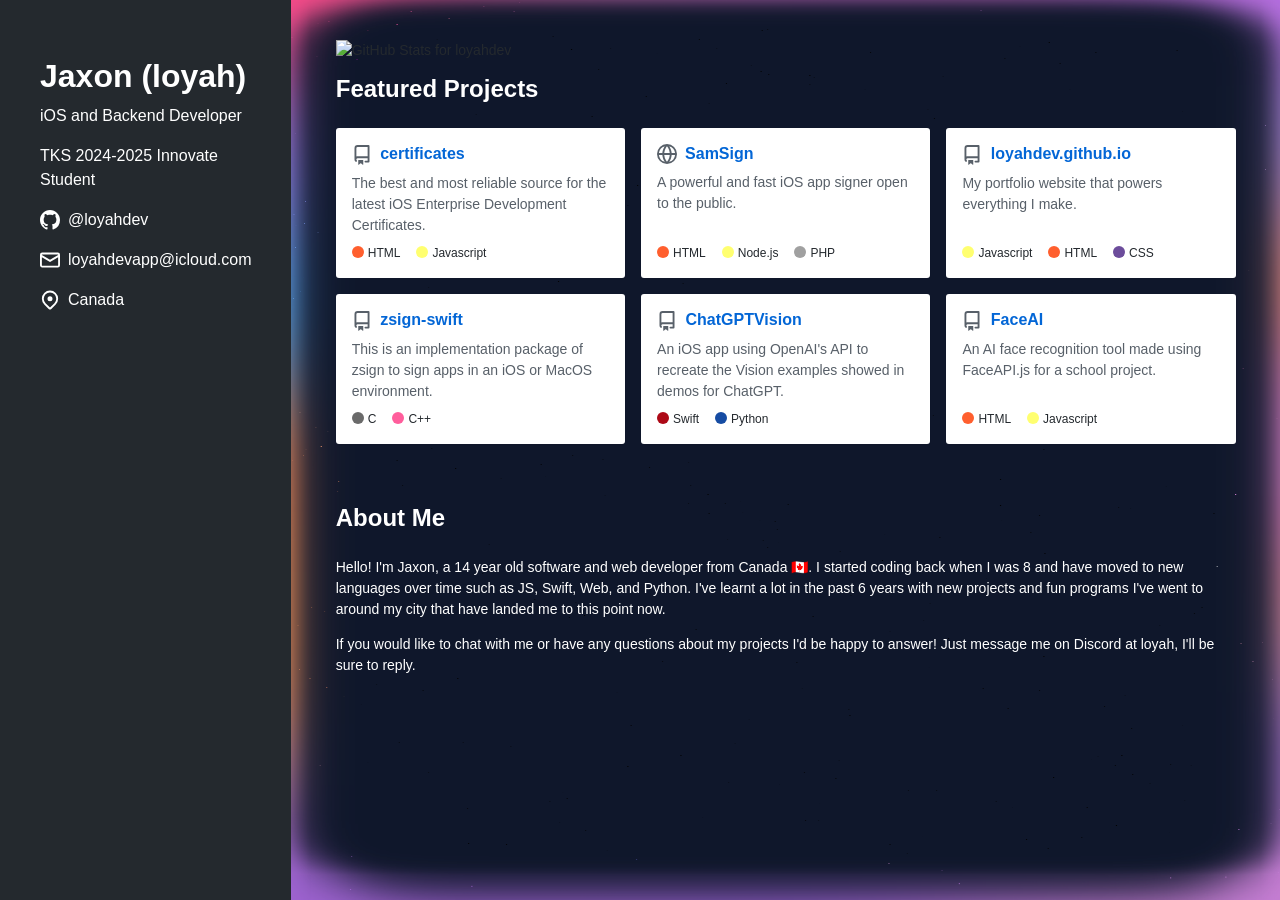
==== commit f6c2dd24: "Add files via upload" ====
--- a/index.html
+++ b/index.html
@@ -7,14 +7,14 @@
    <meta property=og:image content="https://avatars.githubusercontent.com/u/68242406?s=96&v=4">
    <meta property=og:description content="iOS and Game Developer">
    <meta name=viewport content="width=device-width, initial-scale=1, shrink-to-fit=no">
-   <style>html{font-family:sans-serif;-ms-text-size-adjust:100%;-webkit-text-size-adjust:100%}body{margin:0}a{background-color:transparent}a:active,a:hover{outline-width:0}h1{margin:0.67em 0}img{border-style:none}svg:not(:root){overflow:hidden}::-webkit-input-placeholder{color:inherit;opacity:0.54}::-webkit-file-upload-button{-webkit-appearance:button;font:inherit}*{box-sizing:border-box}body{font-family:-apple-system,BlinkMacSystemFont,"Segoe UI",Helvetica,Arial,sans-serif,"Apple Color Emoji","Segoe UI Emoji","Segoe UI Symbol";font-size:14px;line-height:1.5;color:#24292e}a{color:#0366d6;text-decoration:none}a:hover{text-decoration:underline}h1,h2{margin-top:0;margin-bottom:0}h1{font-size:32px;font-weight:600}h2{font-size:24px;font-weight:600}p{margin-top:0}::placeholder{color:#6a737d}.col-6{width:50%}@media (min-width:544px){.col-sm-6{width:50%}}@media (min-width:768px){.col-md-5{width:41.66667%}.col-md-7{width:58.33333%}.col-md-12{width:100%}}@media (min-width:1012px){.col-lg-4{width:33.33333%}.col-lg-6{width:50%}.col-lg-8{width:66.66667%}}@media (min-width:1280px){.col-xl-3{width:25%}.col-xl-4{width:33.33333%}.col-xl-9{width:75%}}.gutter-condensed{margin-right:-8px;margin-left:-8px}.gutter-condensed>[class*="col-"]{padding-right:8px!important;padding-left:8px!important}.tooltipped{position:relative}.tooltipped::after{position:absolute;z-index:1000000;display:none;padding:.5em .75em;font:normal normal 11px/1.5 -apple-system,BlinkMacSystemFont,"Segoe UI",Helvetica,Arial,sans-serif,"Apple Color Emoji","Segoe UI Emoji","Segoe UI Symbol";-webkit-font-smoothing:subpixel-antialiased;color:#fff;text-align:center;text-decoration:none;text-shadow:none;text-transform:none;letter-spacing:normal;word-wrap:break-word;white-space:pre;pointer-events:none;content:attr(aria-label);background:#1b1f23;border-radius:3px;opacity:0}.tooltipped::before{position:absolute;z-index:1000001;display:none;width:0;height:0;color:#1b1f23;pointer-events:none;content:"";border:6px solid transparent;opacity:0}@keyframes tooltip-appear{from{opacity:0}to{opacity:1}}.tooltipped:hover::before,.tooltipped:hover::after,.tooltipped:active::before,.tooltipped:active::after,.tooltipped:focus::before,.tooltipped:focus::after{display:inline-block;text-decoration:none;animation-name:tooltip-appear;animation-duration:.1s;animation-fill-mode:forwards;animation-timing-function:ease-in;animation-delay:.4s}.tooltipped-s::after,.tooltipped-se::after,.tooltipped-sw::after{top:100%;right:50%;margin-top:6px}.tooltipped-s::before,.tooltipped-se::before,.tooltipped-sw::before{top:auto;right:50%;bottom:-7px;margin-right:-6px;border-bottom-color:#1b1f23}.tooltipped-se::after{right:auto;left:50%;margin-left:-16px}@keyframes fade-in{0%{opacity:0}100%{opacity:1}}@keyframes fade-out{0%{opacity:1}100%{opacity:0}}@keyframes fade-up{0%{opacity:0.8;transform:translateY(100%)}100%{opacity:1;transform:translateY(0)}}@keyframes fade-down{0%{opacity:1;transform:translateY(0)}100%{opacity:0.5;transform:translateY(100%)}}@keyframes grow-x{to{width:100%}}@keyframes shrink-x{to{width:0%}}@keyframes scale-in{0%{opacity:0;transform:scale(0.5)}100%{opacity:1;transform:scale(1)}}@keyframes pulse{0%{opacity:0.3}10%{opacity:1}100%{opacity:0.3}}@keyframes pulse-in{0%{transform:scale3d(1,1,1)}50%{transform:scale3d(1.1,1.1,1.1)}100%{transform:scale3d(1,1,1)}}.hover-grow{transition:transform 0.3s;-webkit-backface-visibility:hidden;backface-visibility:hidden}.hover-grow:hover{transform:scale(1.025)}.border{border:1px #e1e4e8 solid!important}.border-gray-light{border-color:#eaecef!important}.border-top{border-top:1px #e1e4e8 solid!important}.rounded-1{border-radius:3px!important}.rounded-2{border-radius:6px!important}@media (min-width:768px){.border-md-top-0{border-top:0!important}}.circle{border-radius:50%!important}.box-shadow{box-shadow:0 1px 1px rgba(27,31,35,0.1)!important}.bg-white{background-color:#fff!important}.bg-gray-dark{background-color:#24292e!important}/*.bg-gray-light{background-color:#fafbfc!important}*/.bg-green{background-color:#28a745!important}.text-gray{color:#586069!important}.text-white{color:#fff!important}.link-gray-dark{color:#24292e!important}.link-gray-dark:hover{color:#0366d6!important}.flex-column{flex-direction:column!important}.flex-wrap{flex-wrap:wrap!important}.flex-justify-center{justify-content:center!important}.flex-justify-between{justify-content:space-between!important}.flex-items-start{align-items:flex-start!important}.flex-items-center{align-items:center!important}.flex-self-stretch{-ms-grid-row-align:stretch!important;align-self:stretch!important}.position-relative{position:relative!important}.v-align-middle{vertical-align:middle!important}.height-full{height:100%!important}.mb-0{margin-bottom:0!important}.ml-0{margin-left:0!important}.mt-1{margin-top:4px!important}.mr-1{margin-right:4px!important}.mb-1{margin-bottom:4px!important}.mr-2{margin-right:8px!important}.mb-2{margin-bottom:8px!important}.mr-3{margin-right:16px!important}.mb-3{margin-bottom:16px!important}.mb-4{margin-bottom:24px!important}.mb-6{margin-bottom:40px!important}.mx-auto{margin-right:auto!important;margin-left:auto!important}.py-1{padding-top:4px!important;padding-bottom:4px!important}.px-2{padding-right:8px!important;padding-left:8px!important}.p-3{padding:16px!important}.px-4{padding-right:24px!important;padding-left:24px!important}.p-5{padding:32px!important}.py-6{padding-top:40px!important;padding-bottom:40px!important}@media (min-width:768px){.px-md-6{padding-right:40px!important;padding-left:40px!important}}.f3{font-size:18px!important}@media (min-width:768px){.f3{font-size:20px!important}}.f4{font-size:16px!important}@media (min-width:768px){.f4{font-size:16px!important}}.f5{font-size:14px!important}.f6{font-size:12px!important}.lh-condensed{line-height:1.25!important}.text-left{text-align:left!important}.text-center{text-align:center!important}.no-underline{text-decoration:none!important}.ws-normal{white-space:normal!important}.d-flex{display:flex!important}.d-inline-block{display:inline-block!important}@media (min-width:544px){.d-sm-flex{display:flex!important}}@media (min-width:768px){.d-md-flex{display:flex!important}}.github-component{font-family:-apple-system,BlinkMacSystemFont,Segoe UI,Helvetica,Arial,sans-serif,Apple Color Emoji,Segoe UI Emoji,Segoe UI Symbol!important}.repo-language-color{filter:brightness(125%)!important;border-radius:50%;display:inline-block;height:12px;position:relative;top:2px;width:12px}.min-height-full{min-height:100vh}</style>
+   <link rel="stylesheet" href="styles.css">
    <link type=image/x-icon rel="shortcut icon" href="[data-uri]">
    <style>.sf-hidden{display:none!important}</style>
    <link rel=canonical href=https://shaikhjishan.com/>
    </head>
-   <body class="min-height-full" style="background: linear-gradient(135deg, #1f2933, #3e4c59, #000000) !important;">
+   <body class="min-height-full" style="/*background-color: #0f172b;*/">
       <div class="d-md-flex min-height-full">
-         <div class="flex-self-stretch bg-gray-dark col-md-5 col-lg-4 col-xl-3 px-4 px-md-6 px-lg-7 py-6">
+         <div class="flex-self-stretch col-md-5 col-lg-4 col-xl-3 px-4 px-md-6 px-lg-7 py-6 sidebar bg-gray-dark">
             <img src="https://avatars.githubusercontent.com/u/68242406?v=4" class="circle mb-3" style=max-width:150px; title>
             <h1 class="text-white mb-2 lh-condensed">Jaxon (loyah)</h1>
             <p class="mb-3 f4 text-white">
@@ -58,7 +58,7 @@
                   </a>-->
             </div>
          </div>
-        <div class="col-md-7 col-lg-8 col-xl-9 px-4 py-6 px-lg-7 border-top border-md-top-0">
+        <div class="col-md-7 col-lg-8 col-xl-9 px-4 py-6 px-lg-7 border-top border-md-top-0 thing1">
             <div class=mx-auto style=max-width:900px>
                <img src="https://github-readme-stats.vercel.app/api?username=loyahdev&show_icons=true&theme=dark&bg_color=2e363d" alt="GitHub Stats for loyahdev" style="width: 100%; padding-bottom: 10px;">
                <h2 class=text-white>Featured Projects</h2>
--- a/styles.css
+++ b/styles.css
@@ -0,0 +1,551 @@
+html {
+  font-family: sans-serif;
+  -ms-text-size-adjust: 100%;
+  text-size-adjust: 100%;
+}
+
+html,
+body {
+  height: 100%; /* This makes sure the html and body tags extend full height */
+  margin: 0;
+  padding: 0;
+}
+
+.col-md-5, .col-md-7, .col-xl-3, .col-xl-9 {
+  min-height: 100vh;
+}
+
+body {
+  margin: 0;
+}
+a {
+  background-color: transparent;
+}
+a:active,
+a:hover {
+  outline-width: 0;
+}
+h1 {
+  margin: 0.67em 0;
+}
+img {
+  border-style: none;
+}
+svg:not(:root) {
+  overflow: hidden;
+}
+::-webkit-input-placeholder {
+  color: inherit;
+  opacity: 0.54;
+}
+::-webkit-file-upload-button {
+  -webkit-appearance: button;
+  font: inherit;
+}
+* {
+  box-sizing: border-box;
+}
+body {
+  font-family: -apple-system, BlinkMacSystemFont, "Segoe UI", Helvetica, Arial,
+    sans-serif, "Apple Color Emoji", "Segoe UI Emoji", "Segoe UI Symbol";
+  font-size: 14px;
+  line-height: 1.5;
+  color: #24292e;
+  background-size: cover; /* Cover the full area of the body */
+  background-position: center; /* Center the background image initially */
+}
+
+.d-md-flex {
+  position: relative;
+  z-index: 2; /* Higher z-index than the image */
+  background: #ffffff; /* Ensures content has a background if needed */
+  width: 100%; /* Adjust width as necessary */
+  min-height: 100vh; /* This ensures that the flex container extends full height */
+  display: flex;
+  flex-direction: row; /* Ensures the content is laid out in a row */
+}
+
+/*.col-md-5, .col-md-7 {
+    background-image: url('ai-image.png');
+    background-size: cover; /* This will cover the entire div without repeating */
+/*background-position: center;
+}*/
+
+.sidebar {
+  min-height: 100vh; /* Full height to the sidebar */
+  display: flex;
+  flex-direction: column; /* Makes content stack vertically */
+}
+
+a {
+  color: #0366d6;
+  text-decoration: none;
+}
+a:hover {
+  text-decoration: underline;
+}
+h1,
+h2 {
+  margin-top: 0;
+  margin-bottom: 0;
+}
+h1 {
+  font-size: 32px;
+  font-weight: 600;
+}
+h2 {
+  font-size: 24px;
+  font-weight: 600;
+}
+p {
+  margin-top: 0;
+}
+::placeholder {
+  color: #6a737d;
+}
+.col-6 {
+  width: 50%;
+}
+@media (min-width: 544px) {
+  .col-sm-6 {
+    width: 50%;
+  }
+}
+@media (min-width: 768px) {
+  .col-md-5 {
+    width: 41.66667%;
+  }
+  .col-md-7 {
+    width: 58.33333%;
+  }
+  .col-md-12 {
+    width: 100%;
+  }
+}
+@media (min-width: 1012px) {
+  .col-lg-4 {
+    width: 33.33333%;
+  }
+  .col-lg-6 {
+    width: 50%;
+  }
+  .col-lg-8 {
+    width: 66.66667%;
+  }
+}
+@media (min-width: 1280px) {
+  .col-xl-3 {
+    width: 25%;
+  }
+  .col-xl-4 {
+    width: 33.33333%;
+  }
+  .col-xl-9 {
+    width: 75%;
+  }
+}
+.gutter-condensed {
+  margin-right: -8px;
+  margin-left: -8px;
+}
+.gutter-condensed > [class*="col-"] {
+  padding-right: 8px !important;
+  padding-left: 8px !important;
+}
+.tooltipped {
+  position: relative;
+}
+.tooltipped::after {
+  position: absolute;
+  z-index: 1000000;
+  display: none;
+  padding: 0.5em 0.75em;
+  font: normal normal 11px/1.5 -apple-system, BlinkMacSystemFont, "Segoe UI",
+    Helvetica, Arial, sans-serif, "Apple Color Emoji", "Segoe UI Emoji",
+    "Segoe UI Symbol";
+  -webkit-font-smoothing: subpixel-antialiased;
+  color: #fff;
+  text-align: center;
+  text-decoration: none;
+  text-shadow: none;
+  text-transform: none;
+  letter-spacing: normal;
+  word-wrap: break-word;
+  white-space: pre;
+  pointer-events: none;
+  content: attr(aria-label);
+  background: #1b1f23;
+  border-radius: 3px;
+  opacity: 0;
+}
+.tooltipped::before {
+  position: absolute;
+  z-index: 1000001;
+  display: none;
+  width: 0;
+  height: 0;
+  color: #1b1f23;
+  pointer-events: none;
+  content: "";
+  border: 6px solid transparent;
+  opacity: 0;
+}
+@keyframes tooltip-appear {
+  from {
+    opacity: 0;
+  }
+  to {
+    opacity: 1;
+  }
+}
+.tooltipped:hover::before,
+.tooltipped:hover::after,
+.tooltipped:active::before,
+.tooltipped:active::after,
+.tooltipped:focus::before,
+.tooltipped:focus::after {
+  display: inline-block;
+  text-decoration: none;
+  animation-name: tooltip-appear;
+  animation-duration: 0.1s;
+  animation-fill-mode: forwards;
+  animation-timing-function: ease-in;
+  animation-delay: 0.4s;
+}
+.tooltipped-s::after,
+.tooltipped-se::after,
+.tooltipped-sw::after {
+  top: 100%;
+  right: 50%;
+  margin-top: 6px;
+}
+.tooltipped-s::before,
+.tooltipped-se::before,
+.tooltipped-sw::before {
+  top: auto;
+  right: 50%;
+  bottom: -7px;
+  margin-right: -6px;
+  border-bottom-color: #1b1f23;
+}
+.tooltipped-se::after {
+  right: auto;
+  left: 50%;
+  margin-left: -16px;
+}
+@keyframes fade-in {
+  0% {
+    opacity: 0;
+  }
+  100% {
+    opacity: 1;
+  }
+}
+@keyframes fade-out {
+  0% {
+    opacity: 1;
+  }
+  100% {
+    opacity: 0;
+  }
+}
+@keyframes fade-up {
+  0% {
+    opacity: 0.8;
+    transform: translateY(100%);
+  }
+  100% {
+    opacity: 1;
+    transform: translateY(0);
+  }
+}
+@keyframes fade-down {
+  0% {
+    opacity: 1;
+    transform: translateY(0);
+  }
+  100% {
+    opacity: 0.5;
+    transform: translateY(100%);
+  }
+}
+@keyframes grow-x {
+  to {
+    width: 100%;
+  }
+}
+@keyframes shrink-x {
+  to {
+    width: 0%;
+  }
+}
+@keyframes scale-in {
+  0% {
+    opacity: 0;
+    transform: scale(0.5);
+  }
+  100% {
+    opacity: 1;
+    transform: scale(1);
+  }
+}
+@keyframes pulse {
+  0% {
+    opacity: 0.3;
+  }
+  10% {
+    opacity: 1;
+  }
+  100% {
+    opacity: 0.3;
+  }
+}
+@keyframes pulse-in {
+  0% {
+    transform: scale3d(1, 1, 1);
+  }
+  50% {
+    transform: scale3d(1.1, 1.1, 1.1);
+  }
+  100% {
+    transform: scale3d(1, 1, 1);
+  }
+}
+.hover-grow {
+  transition: transform 0.3s;
+  -webkit-backface-visibility: hidden;
+  backface-visibility: hidden;
+}
+.hover-grow:hover {
+  transform: scale(1.025);
+}
+.border {
+  border: 1px #e1e4e8 solid !important;
+}
+.border-gray-light {
+  border-color: #eaecef !important;
+}
+.border-top {
+  border-top: 1px #e1e4e8 solid !important;
+}
+.rounded-1 {
+  border-radius: 3px !important;
+}
+.rounded-2 {
+  border-radius: 6px !important;
+}
+@media (min-width: 768px) {
+  .border-md-top-0 {
+    border-top: 0 !important;
+  }
+}
+.circle {
+  border-radius: 50% !important;
+}
+.box-shadow {
+  box-shadow: 0 1px 1px rgba(27, 31, 35, 0.1) !important;
+}
+.bg-white {
+  background-color: #fff !important;
+}
+.bg-gray-dark {
+  background-color: #24292e !important;
+} /*.bg-gray-light{background-color:#fafbfc!important}*/
+.bg-green {
+  background-color: #28a745 !important;
+}
+.text-gray {
+  color: #586069 !important;
+}
+.text-white {
+  color: #fff !important;
+}
+.link-gray-dark {
+  color: #24292e !important;
+}
+.link-gray-dark:hover {
+  color: #0366d6 !important;
+}
+.flex-column {
+  flex-direction: column !important;
+}
+.flex-wrap {
+  flex-wrap: wrap !important;
+}
+.flex-justify-center {
+  justify-content: center !important;
+}
+.flex-justify-between {
+  justify-content: space-between !important;
+}
+.flex-items-start {
+  align-items: flex-start !important;
+}
+.flex-items-center {
+  align-items: center !important;
+}
+.flex-self-stretch {
+  -ms-grid-row-align: stretch !important;
+  align-self: stretch !important;
+}
+.position-relative {
+  position: relative !important;
+}
+.v-align-middle {
+  vertical-align: middle !important;
+}
+.height-full {
+  height: 100% !important;
+}
+.mb-0 {
+  margin-bottom: 0 !important;
+}
+.ml-0 {
+  margin-left: 0 !important;
+}
+.mt-1 {
+  margin-top: 4px !important;
+}
+.mr-1 {
+  margin-right: 4px !important;
+}
+.mb-1 {
+  margin-bottom: 4px !important;
+}
+.mr-2 {
+  margin-right: 8px !important;
+}
+.mb-2 {
+  margin-bottom: 8px !important;
+}
+.mr-3 {
+  margin-right: 16px !important;
+}
+.mb-3 {
+  margin-bottom: 16px !important;
+}
+.mb-4 {
+  margin-bottom: 24px !important;
+}
+.mb-6 {
+  margin-bottom: 40px !important;
+}
+.mx-auto {
+  margin-right: auto !important;
+  margin-left: auto !important;
+}
+
+.thing1 {
+  background-color: #0f172b;
+  width: calc(100vh + 50%); /* 10% smaller than full viewport height */
+  min-height: 100px;  /* Minimum height - increase this if needed */
+  height: auto;       /* Adjust height automatically based on content */
+  flex-grow: 1;
+  border-width: 25px 20px; /* Top and bottom borders are 40px */
+  border-style: solid; /* Needed for border-image */
+  border-image: url('imgur.png') 20 fill round; /* Updated for proper fill */
+  border-image-slice: 30 fill; /* Fill to prevent stretching issues */
+  box-sizing: border-box; /* Include padding and borders in the element's total width and height */
+}
+
+
+
+
+
+.py-1 {
+  padding-top: 4px !important;
+  padding-bottom: 4px !important;
+}
+.px-2 {
+  padding-right: 8px !important;
+  padding-left: 8px !important;
+}
+.p-3 {
+  padding: 16px !important;
+}
+.px-4 {
+  padding-right: 24px !important;
+  padding-left: 24px !important;
+}
+.p-5 {
+  padding: 32px !important;
+}
+.py-6 {
+  padding-top: 40px !important;
+  padding-bottom: 40px !important;
+}
+@media (min-width: 768px) {
+  .px-md-6 {
+    padding-right: 40px !important;
+    padding-left: 40px !important;
+  }
+}
+.f3 {
+  font-size: 18px !important;
+}
+@media (min-width: 768px) {
+  .f3 {
+    font-size: 20px !important;
+  }
+}
+.f4 {
+  font-size: 16px !important;
+}
+@media (min-width: 768px) {
+  .f4 {
+    font-size: 16px !important;
+  }
+}
+.f5 {
+  font-size: 14px !important;
+}
+.f6 {
+  font-size: 12px !important;
+}
+.lh-condensed {
+  line-height: 1.25 !important;
+}
+.text-left {
+  text-align: left !important;
+}
+.text-center {
+  text-align: center !important;
+}
+.no-underline {
+  text-decoration: none !important;
+}
+.ws-normal {
+  white-space: normal !important;
+}
+.d-flex {
+  display: flex !important;
+}
+.d-inline-block {
+  display: inline-block !important;
+}
+@media (min-width: 544px) {
+  .d-sm-flex {
+    display: flex !important;
+  }
+}
+@media (min-width: 768px) {
+  .d-md-flex {
+    display: flex !important;
+  }
+}
+.github-component {
+  font-family: -apple-system, BlinkMacSystemFont, Segoe UI, Helvetica, Arial,
+    sans-serif, Apple Color Emoji, Segoe UI Emoji, Segoe UI Symbol !important;
+}
+.repo-language-color {
+  filter: brightness(125%) !important;
+  border-radius: 50%;
+  display: inline-block;
+  height: 12px;
+  position: relative;
+  top: 2px;
+  width: 12px;
+}
+.min-height-full {
+  min-height: 100vh;
+}
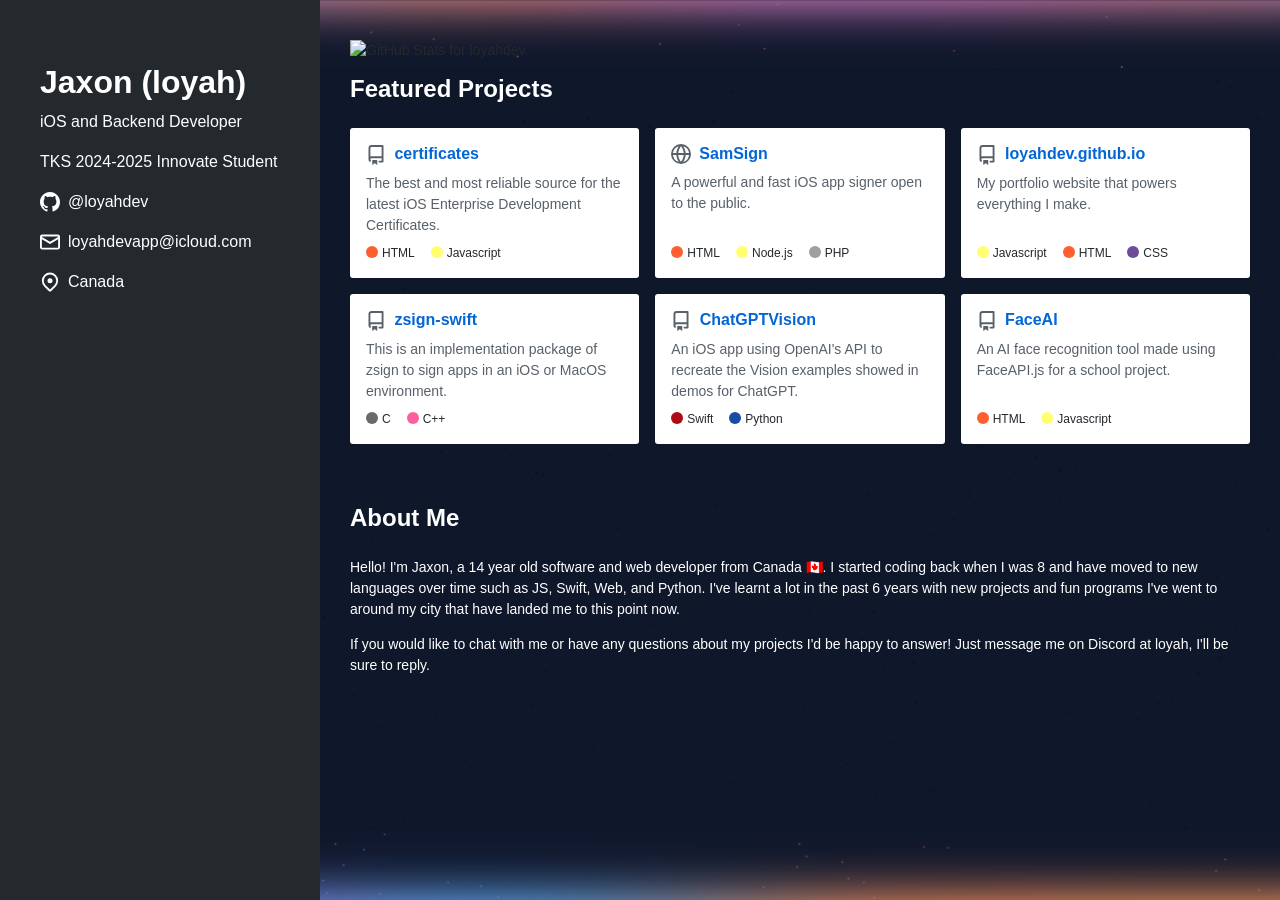
==== commit 8c9a54d9: "Add files via upload" ====
--- a/index.html
+++ b/index.html
@@ -8,6 +8,7 @@
    <meta property=og:description content="iOS and Game Developer">
    <meta name=viewport content="width=device-width, initial-scale=1, shrink-to-fit=no">
    <link rel="stylesheet" href="styles.css">
+   <!--<style>html{font-family:sans-serif;-ms-text-size-adjust:100%;-webkit-text-size-adjust:100%}body{margin:0}a{background-color:transparent}a:active,a:hover{outline-width:0}h1{margin:0.67em 0}img{border-style:none}svg:not(:root){overflow:hidden}::-webkit-input-placeholder{color:inherit;opacity:0.54}::-webkit-file-upload-button{-webkit-appearance:button;font:inherit}*{box-sizing:border-box}body{font-family:-apple-system,BlinkMacSystemFont,"Segoe UI",Helvetica,Arial,sans-serif,"Apple Color Emoji","Segoe UI Emoji","Segoe UI Symbol";font-size:14px;line-height:1.5;color:#24292e}a{color:#0366d6;text-decoration:none}a:hover{text-decoration:underline}h1,h2{margin-top:0;margin-bottom:0}h1{font-size:32px;font-weight:600}h2{font-size:24px;font-weight:600}p{margin-top:0}::placeholder{color:#6a737d}.col-6{width:50%}@media (min-width:544px){.col-sm-6{width:50%}}@media (min-width:768px){.col-md-5{width:41.66667%}.col-md-7{width:58.33333%}.col-md-12{width:100%}}@media (min-width:1012px){.col-lg-4{width:33.33333%}.col-lg-6{width:50%}.col-lg-8{width:66.66667%}}@media (min-width:1280px){.col-xl-3{width:25%}.col-xl-4{width:33.33333%}.col-xl-9{width:75%}}.gutter-condensed{margin-right:-8px;margin-left:-8px}.gutter-condensed>[class*="col-"]{padding-right:8px!important;padding-left:8px!important}.tooltipped{position:relative}.tooltipped::after{position:absolute;z-index:1000000;display:none;padding:.5em .75em;font:normal normal 11px/1.5 -apple-system,BlinkMacSystemFont,"Segoe UI",Helvetica,Arial,sans-serif,"Apple Color Emoji","Segoe UI Emoji","Segoe UI Symbol";-webkit-font-smoothing:subpixel-antialiased;color:#fff;text-align:center;text-decoration:none;text-shadow:none;text-transform:none;letter-spacing:normal;word-wrap:break-word;white-space:pre;pointer-events:none;content:attr(aria-label);background:#1b1f23;border-radius:3px;opacity:0}.tooltipped::before{position:absolute;z-index:1000001;display:none;width:0;height:0;color:#1b1f23;pointer-events:none;content:"";border:6px solid transparent;opacity:0}@keyframes tooltip-appear{from{opacity:0}to{opacity:1}}.tooltipped:hover::before,.tooltipped:hover::after,.tooltipped:active::before,.tooltipped:active::after,.tooltipped:focus::before,.tooltipped:focus::after{display:inline-block;text-decoration:none;animation-name:tooltip-appear;animation-duration:.1s;animation-fill-mode:forwards;animation-timing-function:ease-in;animation-delay:.4s}.tooltipped-s::after,.tooltipped-se::after,.tooltipped-sw::after{top:100%;right:50%;margin-top:6px}.tooltipped-s::before,.tooltipped-se::before,.tooltipped-sw::before{top:auto;right:50%;bottom:-7px;margin-right:-6px;border-bottom-color:#1b1f23}.tooltipped-se::after{right:auto;left:50%;margin-left:-16px}@keyframes fade-in{0%{opacity:0}100%{opacity:1}}@keyframes fade-out{0%{opacity:1}100%{opacity:0}}@keyframes fade-up{0%{opacity:0.8;transform:translateY(100%)}100%{opacity:1;transform:translateY(0)}}@keyframes fade-down{0%{opacity:1;transform:translateY(0)}100%{opacity:0.5;transform:translateY(100%)}}@keyframes grow-x{to{width:100%}}@keyframes shrink-x{to{width:0%}}@keyframes scale-in{0%{opacity:0;transform:scale(0.5)}100%{opacity:1;transform:scale(1)}}@keyframes pulse{0%{opacity:0.3}10%{opacity:1}100%{opacity:0.3}}@keyframes pulse-in{0%{transform:scale3d(1,1,1)}50%{transform:scale3d(1.1,1.1,1.1)}100%{transform:scale3d(1,1,1)}}.hover-grow{transition:transform 0.3s;-webkit-backface-visibility:hidden;backface-visibility:hidden}.hover-grow:hover{transform:scale(1.025)}.border{border:1px #e1e4e8 solid!important}.border-gray-light{border-color:#eaecef!important}.border-top{border-top:1px #e1e4e8 solid!important}.rounded-1{border-radius:3px!important}.rounded-2{border-radius:6px!important}@media (min-width:768px){.border-md-top-0{border-top:0!important}}.circle{border-radius:50%!important}.box-shadow{box-shadow:0 1px 1px rgba(27,31,35,0.1)!important}.bg-white{background-color:#fff!important}.bg-gray-dark{background-color:#24292e!important}/*.bg-gray-light{background-color:#fafbfc!important}*/.bg-green{background-color:#28a745!important}.text-gray{color:#586069!important}.text-white{color:#fff!important}.link-gray-dark{color:#24292e!important}.link-gray-dark:hover{color:#0366d6!important}.flex-column{flex-direction:column!important}.flex-wrap{flex-wrap:wrap!important}.flex-justify-center{justify-content:center!important}.flex-justify-between{justify-content:space-between!important}.flex-items-start{align-items:flex-start!important}.flex-items-center{align-items:center!important}.flex-self-stretch{-ms-grid-row-align:stretch!important;align-self:stretch!important}.position-relative{position:relative!important}.v-align-middle{vertical-align:middle!important}.height-full{height:100%!important}.mb-0{margin-bottom:0!important}.ml-0{margin-left:0!important}.mt-1{margin-top:4px!important}.mr-1{margin-right:4px!important}.mb-1{margin-bottom:4px!important}.mr-2{margin-right:8px!important}.mb-2{margin-bottom:8px!important}.mr-3{margin-right:16px!important}.mb-3{margin-bottom:16px!important}.mb-4{margin-bottom:24px!important}.mb-6{margin-bottom:40px!important}.mx-auto{margin-right:auto!important;margin-left:auto!important}.py-1{padding-top:4px!important;padding-bottom:4px!important}.px-2{padding-right:8px!important;padding-left:8px!important}.p-3{padding:16px!important}.px-4{padding-right:24px!important;padding-left:24px!important}.p-5{padding:32px!important}.py-6{padding-top:40px!important;padding-bottom:40px!important}@media (min-width:768px){.px-md-6{padding-right:40px!important;padding-left:40px!important}}.f3{font-size:18px!important}@media (min-width:768px){.f3{font-size:20px!important}}.f4{font-size:16px!important}@media (min-width:768px){.f4{font-size:16px!important}}.f5{font-size:14px!important}.f6{font-size:12px!important}.lh-condensed{line-height:1.25!important}.text-left{text-align:left!important}.text-center{text-align:center!important}.no-underline{text-decoration:none!important}.ws-normal{white-space:normal!important}.d-flex{display:flex!important}.d-inline-block{display:inline-block!important}@media (min-width:544px){.d-sm-flex{display:flex!important}}@media (min-width:768px){.d-md-flex{display:flex!important}}.github-component{font-family:-apple-system,BlinkMacSystemFont,Segoe UI,Helvetica,Arial,sans-serif,Apple Color Emoji,Segoe UI Emoji,Segoe UI Symbol!important}.repo-language-color{filter:brightness(125%)!important;border-radius:50%;display:inline-block;height:12px;position:relative;top:2px;width:12px}.min-height-full{min-height:100vh}</style>-->
    <link type=image/x-icon rel="shortcut icon" href="[data-uri]">
    <style>.sf-hidden{display:none!important}</style>
    <link rel=canonical href=https://shaikhjishan.com/>
--- a/styles.css
+++ b/styles.css
@@ -1,20 +1,8 @@
 html {
   font-family: sans-serif;
   -ms-text-size-adjust: 100%;
-  text-size-adjust: 100%;
-}
-
-html,
-body {
-  height: 100%; /* This makes sure the html and body tags extend full height */
-  margin: 0;
-  padding: 0;
-}
-
-.col-md-5, .col-md-7, .col-xl-3, .col-xl-9 {
-  min-height: 100vh;
-}
-
+  -webkit-text-size-adjust: 100%;
+}
 body {
   margin: 0;
 }
@@ -51,30 +39,6 @@
   font-size: 14px;
   line-height: 1.5;
   color: #24292e;
-  background-size: cover; /* Cover the full area of the body */
-  background-position: center; /* Center the background image initially */
-}
-
-.d-md-flex {
-  position: relative;
-  z-index: 2; /* Higher z-index than the image */
-  background: #ffffff; /* Ensures content has a background if needed */
-  width: 100%; /* Adjust width as necessary */
-  min-height: 100vh; /* This ensures that the flex container extends full height */
-  display: flex;
-  flex-direction: row; /* Ensures the content is laid out in a row */
-}
-
-/*.col-md-5, .col-md-7 {
-    background-image: url('ai-image.png');
-    background-size: cover; /* This will cover the entire div without repeating */
-/*background-position: center;
-}*/
-
-.sidebar {
-  min-height: 100vh; /* Full height to the sidebar */
-  display: flex;
-  flex-direction: column; /* Makes content stack vertically */
 }
 
 a {
@@ -436,21 +400,9 @@
 }
 
 .thing1 {
-  background-color: #0f172b;
-  width: calc(100vh + 50%); /* 10% smaller than full viewport height */
-  min-height: 100px;  /* Minimum height - increase this if needed */
-  height: auto;       /* Adjust height automatically based on content */
-  flex-grow: 1;
-  border-width: 25px 20px; /* Top and bottom borders are 40px */
-  border-style: solid; /* Needed for border-image */
-  border-image: url('imgur.png') 20 fill round; /* Updated for proper fill */
-  border-image-slice: 30 fill; /* Fill to prevent stretching issues */
-  box-sizing: border-box; /* Include padding and borders in the element's total width and height */
-}
-
-
-
-
+  background-image: url("design.png");
+  background-size: 100% 100%;
+}
 
 .py-1 {
   padding-top: 4px !important;
